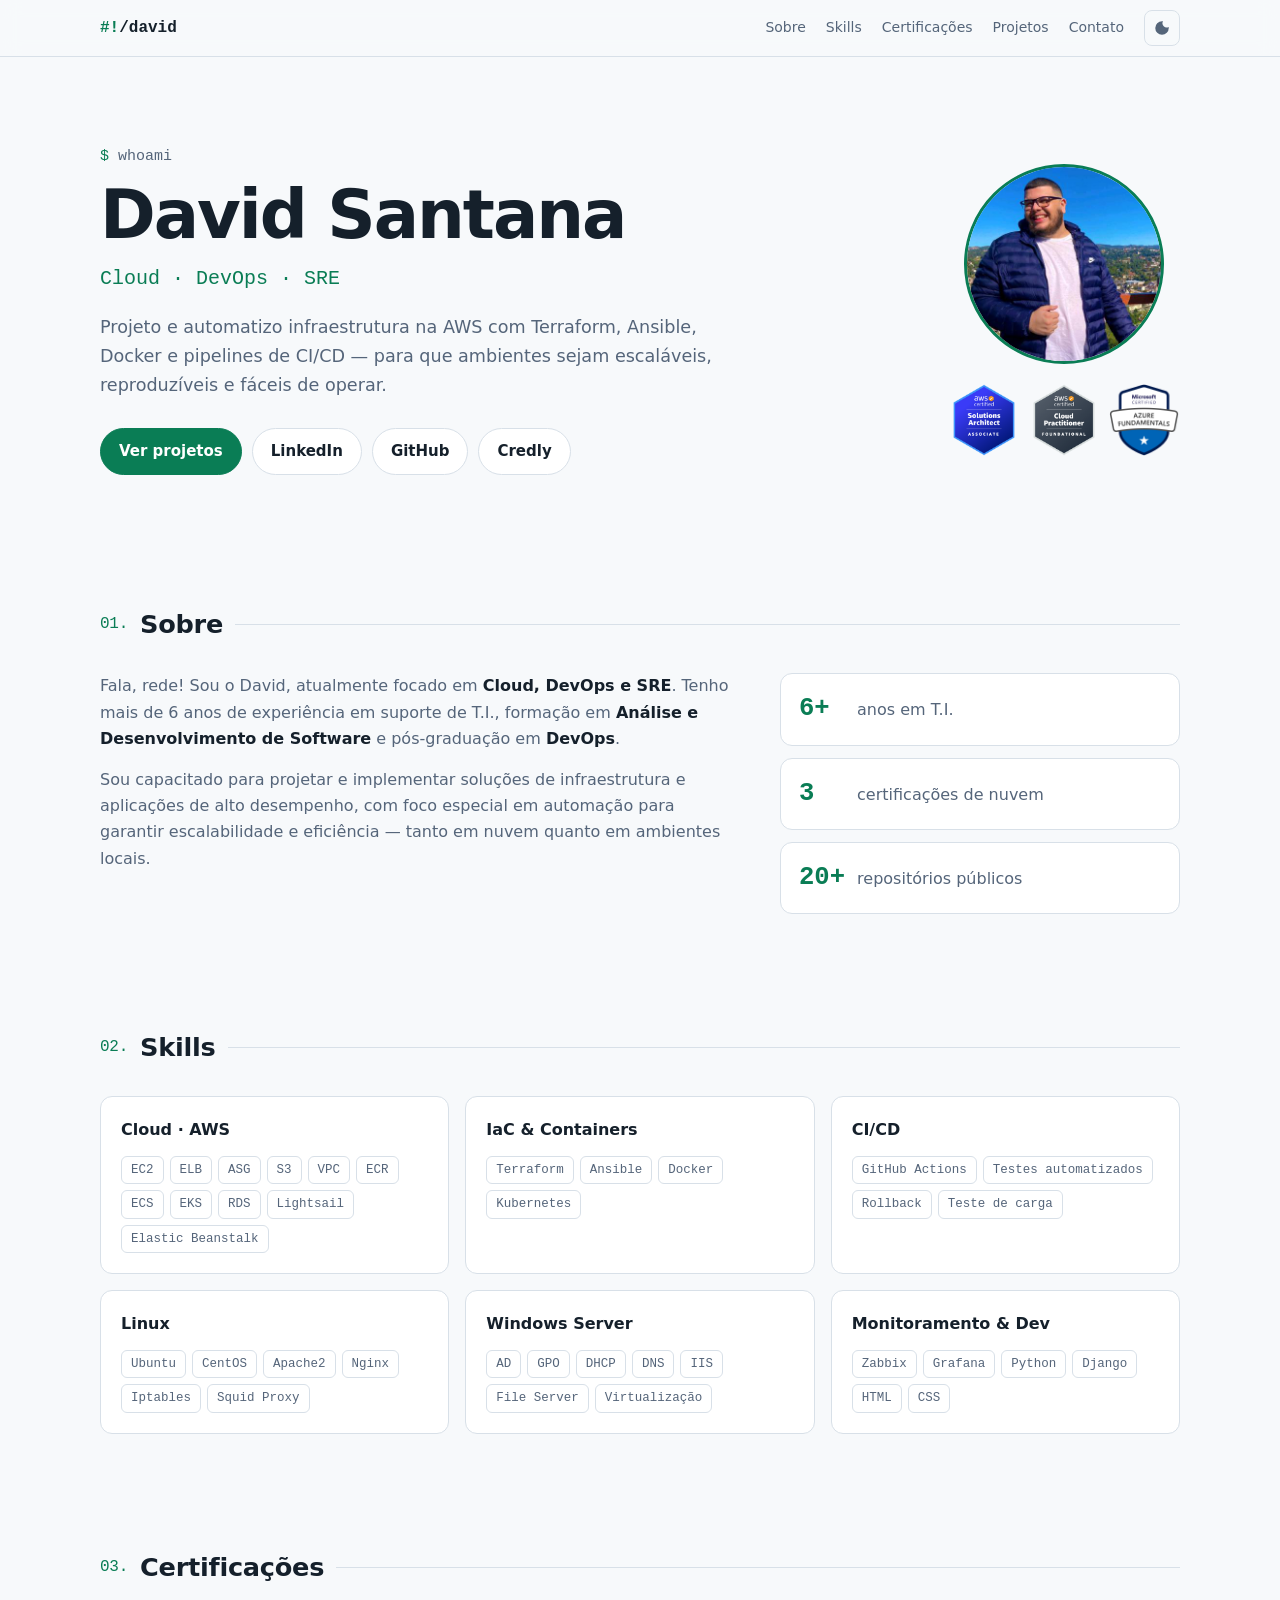
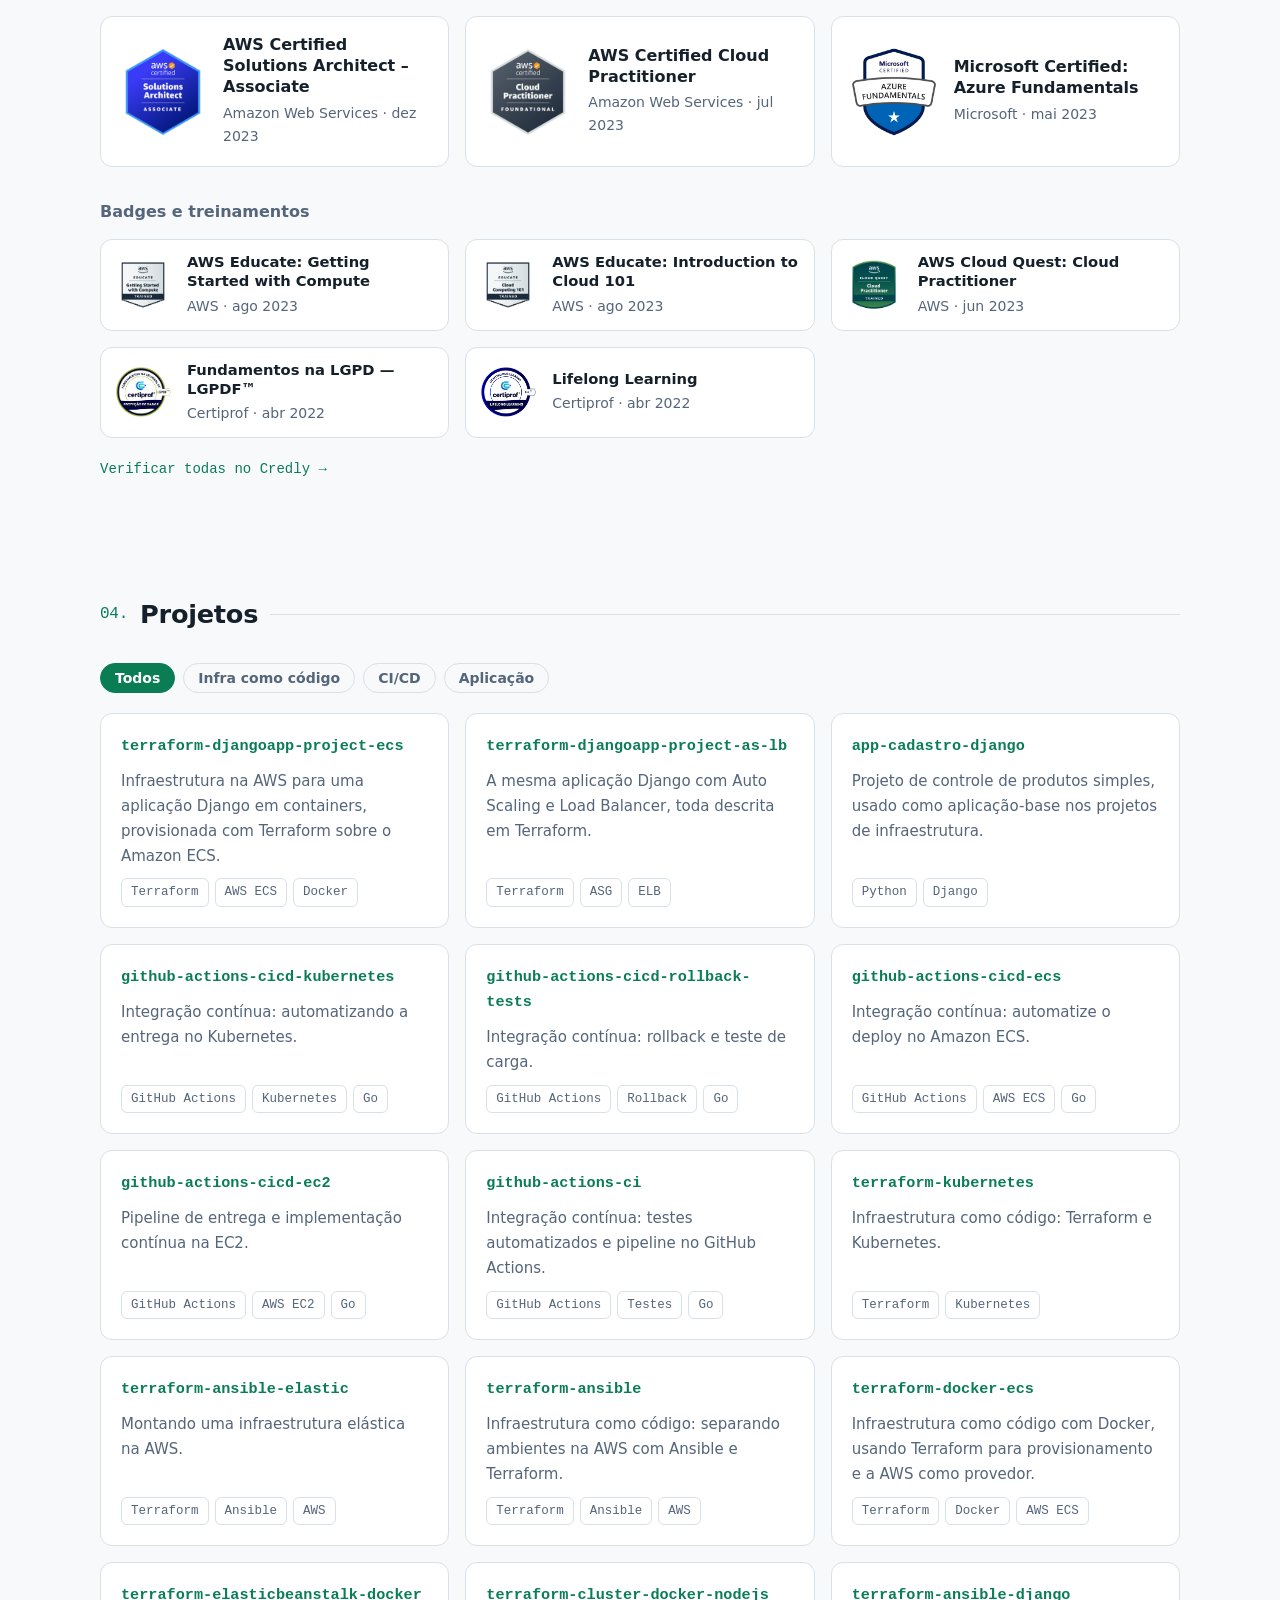
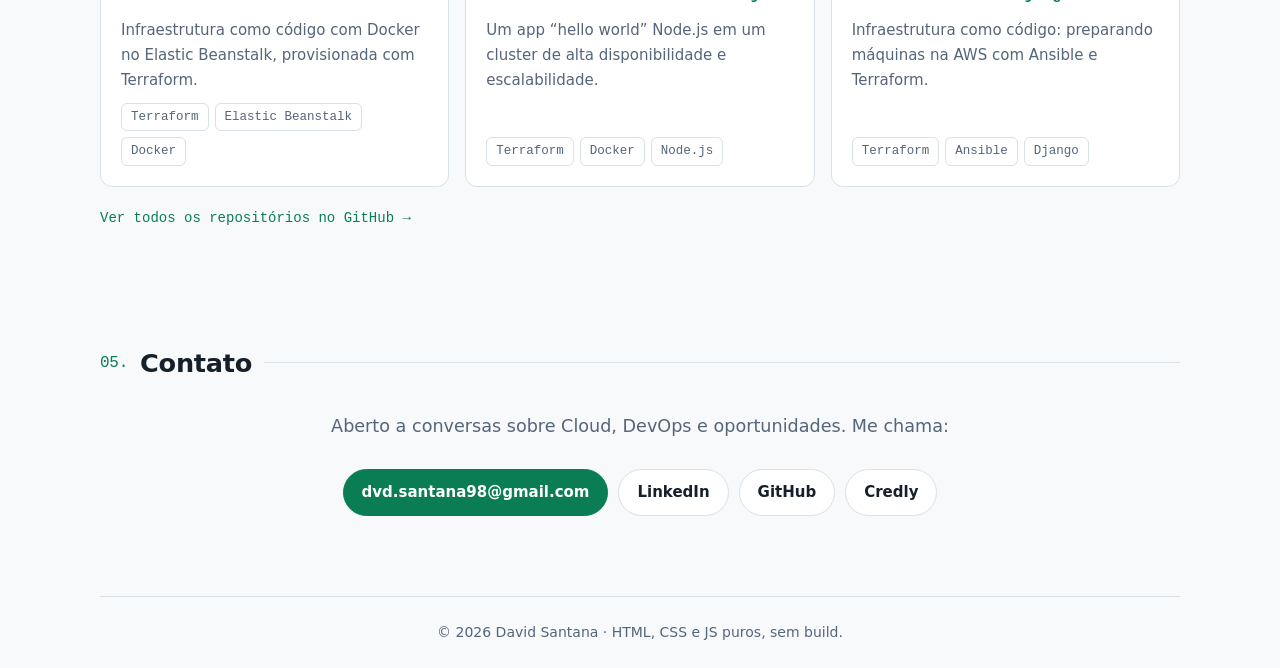
==== index.html @ 88440676 "Add static portfolio site Co-Authored-By: Claude Opus 5.5 <noreply@anthropic.com>" ====
<!DOCTYPE html>
<html lang="pt-BR">
<head>
  <meta charset="UTF-8">
  <meta name="viewport" content="width=device-width, initial-scale=1">
  <title>David Santana — Cloud &amp; DevOps</title>
  <meta name="description" content="Portfólio de David Santana: Cloud, DevOps e SRE. Certificado AWS Solutions Architect, com projetos em Terraform, Ansible, Docker, Kubernetes e GitHub Actions.">
  <meta property="og:title" content="David Santana — Cloud & DevOps">
  <meta property="og:description" content="Infraestrutura como código, CI/CD e automação na AWS.">
  <meta property="og:type" content="website">
  <meta property="og:image" content="assets/avatar.jpg">
  <link rel="icon" href="assets/favicon.svg" type="image/svg+xml">
  <link rel="stylesheet" href="style.css">
  <script>
    // aplica o tema salvo antes da primeira pintura
    try {
      var t = localStorage.getItem('theme');
      if (t) document.documentElement.dataset.theme = t;
    } catch (e) {}
  </script>
</head>
<body>
  <a class="skip" href="#conteudo">Pular para o conteúdo</a>

  <header class="topbar">
    <div class="wrap topbar-in">
      <a class="brand" href="#topo" aria-label="Início"><span>#!</span>/david</a>
      <nav aria-label="Seções">
        <a href="#sobre">Sobre</a>
        <a href="#skills">Skills</a>
        <a href="#certificacoes">Certificações</a>
        <a href="#projetos">Projetos</a>
        <a href="#contato">Contato</a>
      </nav>
      <button id="theme" class="icon-btn" type="button" aria-label="Alternar tema claro/escuro">
        <svg viewBox="0 0 24 24" aria-hidden="true"><path d="M12 3a9 9 0 1 0 9 9c0-.5 0-.9-.1-1.4A5.5 5.5 0 0 1 13.4 3.1 9 9 0 0 0 12 3z"/></svg>
      </button>
    </div>
  </header>

  <main id="conteudo">
    <section class="hero wrap" id="topo">
      <div class="hero-text">
        <p class="prompt"><span>$</span> whoami</p>
        <h1>David Santana</h1>
        <p class="role">Cloud · DevOps · SRE</p>
        <p class="lead">
          Projeto e automatizo infraestrutura na AWS com Terraform, Ansible, Docker e
          pipelines de CI/CD — para que ambientes sejam escaláveis, reproduzíveis e fáceis de operar.
        </p>
        <div class="cta">
          <a class="btn primary" href="#projetos">Ver projetos</a>
          <a class="btn" href="https://www.linkedin.com/in/-dss/" target="_blank" rel="noopener">LinkedIn</a>
          <a class="btn" href="https://github.com/ssdvd" target="_blank" rel="noopener">GitHub</a>
          <a class="btn" href="https://www.credly.com/users/dss" target="_blank" rel="noopener">Credly</a>
        </div>
      </div>
      <div class="hero-side">
        <img class="avatar" src="assets/avatar.jpg" alt="Foto de David Santana" width="200" height="200">
        <ul class="hero-badges" aria-label="Principais certificações">
          <li><img src="assets/aws-saa.png" alt="AWS Certified Solutions Architect – Associate" width="72" height="72"></li>
          <li><img src="assets/aws-ccp.png" alt="AWS Certified Cloud Practitioner" width="72" height="72"></li>
          <li><img src="assets/az-900.png" alt="Microsoft Certified: Azure Fundamentals" width="72" height="72"></li>
        </ul>
      </div>
    </section>

    <section class="wrap" id="sobre">
      <h2><span>01.</span> Sobre</h2>
      <div class="about">
        <div>
          <p>
            Fala, rede! Sou o David, atualmente focado em <strong>Cloud, DevOps e SRE</strong>.
            Tenho mais de 6 anos de experiência em suporte de T.I., formação em
            <strong>Análise e Desenvolvimento de Software</strong> e pós-graduação em <strong>DevOps</strong>.
          </p>
          <p>
            Sou capacitado para projetar e implementar soluções de infraestrutura e aplicações de alto
            desempenho, com foco especial em automação para garantir escalabilidade e eficiência —
            tanto em nuvem quanto em ambientes locais.
          </p>
        </div>
        <ul class="facts">
          <li><strong>6+</strong><span>anos em T.I.</span></li>
          <li><strong>3</strong><span>certificações de nuvem</span></li>
          <li><strong>20+</strong><span>repositórios públicos</span></li>
        </ul>
      </div>
    </section>

    <section class="wrap" id="skills">
      <h2><span>02.</span> Skills</h2>
      <div class="skills">
        <article>
          <h3>Cloud · AWS</h3>
          <ul class="tags"><li>EC2</li><li>ELB</li><li>ASG</li><li>S3</li><li>VPC</li><li>ECR</li><li>ECS</li><li>EKS</li><li>RDS</li><li>Lightsail</li><li>Elastic Beanstalk</li></ul>
        </article>
        <article>
          <h3>IaC &amp; Containers</h3>
          <ul class="tags"><li>Terraform</li><li>Ansible</li><li>Docker</li><li>Kubernetes</li></ul>
        </article>
        <article>
          <h3>CI/CD</h3>
          <ul class="tags"><li>GitHub Actions</li><li>Testes automatizados</li><li>Rollback</li><li>Teste de carga</li></ul>
        </article>
        <article>
          <h3>Linux</h3>
          <ul class="tags"><li>Ubuntu</li><li>CentOS</li><li>Apache2</li><li>Nginx</li><li>Iptables</li><li>Squid Proxy</li></ul>
        </article>
        <article>
          <h3>Windows Server</h3>
          <ul class="tags"><li>AD</li><li>GPO</li><li>DHCP</li><li>DNS</li><li>IIS</li><li>File Server</li><li>Virtualização</li></ul>
        </article>
        <article>
          <h3>Monitoramento &amp; Dev</h3>
          <ul class="tags"><li>Zabbix</li><li>Grafana</li><li>Python</li><li>Django</li><li>HTML</li><li>CSS</li></ul>
        </article>
      </div>
    </section>

    <section class="wrap" id="certificacoes">
      <h2><span>03.</span> Certificações</h2>
      <div class="certs">
        <a class="cert" href="https://www.credly.com/badges/619d43e9-e230-4e63-bf84-3a4b8673ea0a" target="_blank" rel="noopener">
          <img src="assets/aws-saa.png" alt="" width="88" height="88" loading="lazy">
          <div><h3>AWS Certified Solutions Architect – Associate</h3><p>Amazon Web Services · dez 2023</p></div>
        </a>
        <a class="cert" href="https://www.credly.com/badges/4bf813c4-8a5c-41e3-9ef8-995604056c08" target="_blank" rel="noopener">
          <img src="assets/aws-ccp.png" alt="" width="88" height="88" loading="lazy">
          <div><h3>AWS Certified Cloud Practitioner</h3><p>Amazon Web Services · jul 2023</p></div>
        </a>
        <a class="cert" href="https://www.credly.com/badges/c1183133-7875-41ac-bd15-bc70fedf0cd2" target="_blank" rel="noopener">
          <img src="assets/az-900.png" alt="" width="88" height="88" loading="lazy">
          <div><h3>Microsoft Certified: Azure Fundamentals</h3><p>Microsoft · mai 2023</p></div>
        </a>
      </div>

      <h3 class="sub">Badges e treinamentos</h3>
      <div class="certs small">
        <a class="cert" href="https://www.credly.com/badges/99760508-6797-4ab5-9c8f-1587bbdb15a6" target="_blank" rel="noopener">
          <img src="assets/aws-educate-compute.png" alt="" width="56" height="56" loading="lazy">
          <div><h3>AWS Educate: Getting Started with Compute</h3><p>AWS · ago 2023</p></div>
        </a>
        <a class="cert" href="https://www.credly.com/badges/d91a792f-4f7e-44e9-8cec-b29513d49123" target="_blank" rel="noopener">
          <img src="assets/aws-educate-cloud101.png" alt="" width="56" height="56" loading="lazy">
          <div><h3>AWS Educate: Introduction to Cloud 101</h3><p>AWS · ago 2023</p></div>
        </a>
        <a class="cert" href="https://www.credly.com/badges/a19aef63-d0a2-4368-bede-d8f8685e9856" target="_blank" rel="noopener">
          <img src="assets/aws-cloud-quest.png" alt="" width="56" height="56" loading="lazy">
          <div><h3>AWS Cloud Quest: Cloud Practitioner</h3><p>AWS · jun 2023</p></div>
        </a>
        <a class="cert" href="https://www.credly.com/badges/a5a0b07b-ebe3-4c66-bfdd-a7f63ed09d63" target="_blank" rel="noopener">
          <img src="assets/lgpdf.png" alt="" width="56" height="56" loading="lazy">
          <div><h3>Fundamentos na LGPD — LGPDF™</h3><p>Certiprof · abr 2022</p></div>
        </a>
        <a class="cert" href="https://www.credly.com/badges/e291fef0-fcba-45b2-9319-4d8d5969bf2a" target="_blank" rel="noopener">
          <img src="assets/lifelong-learning.png" alt="" width="56" height="56" loading="lazy">
          <div><h3>Lifelong Learning</h3><p>Certiprof · abr 2022</p></div>
        </a>
      </div>
      <p class="more"><a href="https://www.credly.com/users/dss" target="_blank" rel="noopener">Verificar todas no Credly →</a></p>
    </section>

    <section class="wrap" id="projetos">
      <h2><span>04.</span> Projetos</h2>
      <div class="filters" role="group" aria-label="Filtrar projetos">
        <button type="button" class="chip on" data-filter="all" aria-pressed="true">Todos</button>
        <button type="button" class="chip" data-filter="iac" aria-pressed="false">Infra como código</button>
        <button type="button" class="chip" data-filter="cicd" aria-pressed="false">CI/CD</button>
        <button type="button" class="chip" data-filter="app" aria-pressed="false">Aplicação</button>
      </div>

      <div class="projects" id="project-list">
        <a class="project" data-cat="iac" href="https://github.com/ssdvd/terraform-djangoapp-project-ecs" target="_blank" rel="noopener">
          <h3>terraform-djangoapp-project-ecs</h3>
          <p>Infraestrutura na AWS para uma aplicação Django em containers, provisionada com Terraform sobre o Amazon ECS.</p>
          <ul class="tags"><li>Terraform</li><li>AWS ECS</li><li>Docker</li></ul>
        </a>
        <a class="project" data-cat="iac" href="https://github.com/ssdvd/terraform-djangoapp-project-as-lb" target="_blank" rel="noopener">
          <h3>terraform-djangoapp-project-as-lb</h3>
          <p>A mesma aplicação Django com Auto Scaling e Load Balancer, toda descrita em Terraform.</p>
          <ul class="tags"><li>Terraform</li><li>ASG</li><li>ELB</li></ul>
        </a>
        <a class="project" data-cat="app" href="https://github.com/ssdvd/app-cadastro-django" target="_blank" rel="noopener">
          <h3>app-cadastro-django</h3>
          <p>Projeto de controle de produtos simples, usado como aplicação-base nos projetos de infraestrutura.</p>
          <ul class="tags"><li>Python</li><li>Django</li></ul>
        </a>
        <a class="project" data-cat="cicd" href="https://github.com/ssdvd/github-actions-cicd-kubernetes" target="_blank" rel="noopener">
          <h3>github-actions-cicd-kubernetes</h3>
          <p>Integração contínua: automatizando a entrega no Kubernetes.</p>
          <ul class="tags"><li>GitHub Actions</li><li>Kubernetes</li><li>Go</li></ul>
        </a>
        <a class="project" data-cat="cicd" href="https://github.com/ssdvd/github-actions-cicd-rollback-tests" target="_blank" rel="noopener">
          <h3>github-actions-cicd-rollback-tests</h3>
          <p>Integração contínua: rollback e teste de carga.</p>
          <ul class="tags"><li>GitHub Actions</li><li>Rollback</li><li>Go</li></ul>
        </a>
        <a class="project" data-cat="cicd" href="https://github.com/ssdvd/github-actions-cicd-ecs" target="_blank" rel="noopener">
          <h3>github-actions-cicd-ecs</h3>
          <p>Integração contínua: automatize o deploy no Amazon ECS.</p>
          <ul class="tags"><li>GitHub Actions</li><li>AWS ECS</li><li>Go</li></ul>
        </a>
        <a class="project" data-cat="cicd" href="https://github.com/ssdvd/github-actions-cicd-ec2" target="_blank" rel="noopener">
          <h3>github-actions-cicd-ec2</h3>
          <p>Pipeline de entrega e implementação contínua na EC2.</p>
          <ul class="tags"><li>GitHub Actions</li><li>AWS EC2</li><li>Go</li></ul>
        </a>
        <a class="project" data-cat="cicd" href="https://github.com/ssdvd/github-actions-ci" target="_blank" rel="noopener">
          <h3>github-actions-ci</h3>
          <p>Integração contínua: testes automatizados e pipeline no GitHub Actions.</p>
          <ul class="tags"><li>GitHub Actions</li><li>Testes</li><li>Go</li></ul>
        </a>
        <a class="project" data-cat="iac" href="https://github.com/ssdvd/terraform-kubernetes" target="_blank" rel="noopener">
          <h3>terraform-kubernetes</h3>
          <p>Infraestrutura como código: Terraform e Kubernetes.</p>
          <ul class="tags"><li>Terraform</li><li>Kubernetes</li></ul>
        </a>
        <a class="project" data-cat="iac" href="https://github.com/ssdvd/terraform-ansible-elastic" target="_blank" rel="noopener">
          <h3>terraform-ansible-elastic</h3>
          <p>Montando uma infraestrutura elástica na AWS.</p>
          <ul class="tags"><li>Terraform</li><li>Ansible</li><li>AWS</li></ul>
        </a>
        <a class="project" data-cat="iac" href="https://github.com/ssdvd/terraform-ansible" target="_blank" rel="noopener">
          <h3>terraform-ansible</h3>
          <p>Infraestrutura como código: separando ambientes na AWS com Ansible e Terraform.</p>
          <ul class="tags"><li>Terraform</li><li>Ansible</li><li>AWS</li></ul>
        </a>
        <a class="project" data-cat="iac" href="https://github.com/ssdvd/terraform-docker-ecs" target="_blank" rel="noopener">
          <h3>terraform-docker-ecs</h3>
          <p>Infraestrutura como código com Docker, usando Terraform para provisionamento e a AWS como provedor.</p>
          <ul class="tags"><li>Terraform</li><li>Docker</li><li>AWS ECS</li></ul>
        </a>
        <a class="project" data-cat="iac" href="https://github.com/ssdvd/terraform-elasticbeanstalk-docker" target="_blank" rel="noopener">
          <h3>terraform-elasticbeanstalk-docker</h3>
          <p>Infraestrutura como código com Docker no Elastic Beanstalk, provisionada com Terraform.</p>
          <ul class="tags"><li>Terraform</li><li>Elastic Beanstalk</li><li>Docker</li></ul>
        </a>
        <a class="project" data-cat="iac" href="https://github.com/ssdvd/terraform-cluster-docker-nodejs" target="_blank" rel="noopener">
          <h3>terraform-cluster-docker-nodejs</h3>
          <p>Um app “hello world” Node.js em um cluster de alta disponibilidade e escalabilidade.</p>
          <ul class="tags"><li>Terraform</li><li>Docker</li><li>Node.js</li></ul>
        </a>
        <a class="project" data-cat="iac" href="https://github.com/ssdvd/terraform-ansible-django" target="_blank" rel="noopener">
          <h3>terraform-ansible-django</h3>
          <p>Infraestrutura como código: preparando máquinas na AWS com Ansible e Terraform.</p>
          <ul class="tags"><li>Terraform</li><li>Ansible</li><li>Django</li></ul>
        </a>
      </div>
      <p class="more"><a href="https://github.com/ssdvd?tab=repositories" target="_blank" rel="noopener">Ver todos os repositórios no GitHub →</a></p>
    </section>

    <section class="wrap contact" id="contato">
      <h2><span>05.</span> Contato</h2>
      <p class="lead">Aberto a conversas sobre Cloud, DevOps e oportunidades. Me chama:</p>
      <div class="cta">
        <a class="btn primary" href="mailto:dvd.santana98@gmail.com">dvd.santana98@gmail.com</a>
        <a class="btn" href="https://www.linkedin.com/in/-dss/" target="_blank" rel="noopener">LinkedIn</a>
        <a class="btn" href="https://github.com/ssdvd" target="_blank" rel="noopener">GitHub</a>
        <a class="btn" href="https://www.credly.com/users/dss" target="_blank" rel="noopener">Credly</a>
      </div>
    </section>
  </main>

  <footer class="wrap">
    <p>© <span id="year">2026</span> David Santana · HTML, CSS e JS puros, sem build.</p>
  </footer>

  <script src="script.js"></script>
</body>
</html>
---- style.css ----
/* ---------- tokens ---------- */
:root {
  --bg: #0b0f14;
  --surface: #121821;
  --border: #223041;
  --text: #e6edf3;
  --muted: #93a1b1;
  --accent: #3ddc97;
  --accent-ink: #06231a;
  --mono: ui-monospace, "SFMono-Regular", "Cascadia Code", Menlo, Consolas, monospace;
  --sans: system-ui, -apple-system, "Segoe UI", Roboto, "Helvetica Neue", Arial, sans-serif;
  --radius: 12px;
  color-scheme: dark;
}

@media (prefers-color-scheme: light) {
  :root:not([data-theme="dark"]) {
    --bg: #f7f9fb;
    --surface: #ffffff;
    --border: #d8e0e8;
    --text: #15202b;
    --muted: #55657a;
    --accent: #0a7d55;
    --accent-ink: #ffffff;
    color-scheme: light;
  }
}

:root[data-theme="light"] {
  --bg: #f7f9fb;
  --surface: #ffffff;
  --border: #d8e0e8;
  --text: #15202b;
  --muted: #55657a;
  --accent: #0a7d55;
  --accent-ink: #ffffff;
  color-scheme: light;
}

/* ---------- base ---------- */
*, *::before, *::after { box-sizing: border-box; }

html { scroll-behavior: smooth; scroll-padding-top: 72px; }

body {
  margin: 0;
  background: var(--bg);
  color: var(--text);
  font: 16px/1.65 var(--sans);
  -webkit-font-smoothing: antialiased;
}

img { max-width: 100%; height: auto; display: block; }
a { color: var(--accent); text-decoration: none; }
a:hover { text-decoration: underline; }
ul { list-style: none; margin: 0; padding: 0; }
h1, h2, h3, p { margin: 0; }

:focus-visible { outline: 2px solid var(--accent); outline-offset: 3px; border-radius: 4px; }

.wrap { width: min(1080px, 100% - 40px); margin-inline: auto; }

.skip {
  position: absolute; left: -9999px; top: 8px;
  background: var(--accent); color: var(--accent-ink);
  padding: 8px 14px; border-radius: 8px; z-index: 20;
}
.skip:focus { left: 8px; }

/* ---------- topbar ---------- */
.topbar {
  position: sticky; top: 0; z-index: 10;
  background: color-mix(in srgb, var(--bg) 85%, transparent);
  backdrop-filter: blur(10px);
  border-bottom: 1px solid var(--border);
}
.topbar-in { display: flex; align-items: center; gap: 20px; height: 56px; }
.brand { font-family: var(--mono); font-weight: 700; color: var(--text); margin-right: auto; }
.brand span { color: var(--accent); }
.brand:hover { text-decoration: none; }
.topbar nav { display: flex; gap: 20px; font-size: 14px; }
.topbar nav a { color: var(--muted); }
.topbar nav a:hover { color: var(--text); text-decoration: none; }

.icon-btn {
  display: grid; place-items: center;
  width: 36px; height: 36px; padding: 0;
  background: transparent; color: var(--muted);
  border: 1px solid var(--border); border-radius: 8px; cursor: pointer;
}
.icon-btn:hover { color: var(--text); border-color: var(--muted); }
.icon-btn svg { width: 18px; height: 18px; fill: currentColor; }

/* ---------- hero ---------- */
.hero {
  display: grid; grid-template-columns: 1fr auto; gap: 48px; align-items: center;
  padding-block: 88px 72px;
}
.prompt { font-family: var(--mono); color: var(--muted); font-size: 15px; }
.prompt span { color: var(--accent); }
h1 { font-size: clamp(2.4rem, 7vw, 4.2rem); line-height: 1.05; letter-spacing: -0.03em; margin-top: 10px; }
.role { font-family: var(--mono); color: var(--accent); font-size: clamp(1rem, 2.4vw, 1.25rem); margin-top: 12px; }
.lead { color: var(--muted); font-size: 1.1rem; max-width: 56ch; margin-top: 18px; }

.cta { display: flex; flex-wrap: wrap; gap: 10px; margin-top: 28px; }
.btn {
  display: inline-block; padding: 10px 18px;
  border: 1px solid var(--border); border-radius: 999px;
  background: var(--surface); color: var(--text);
  font-weight: 600; font-size: 15px;
  transition: border-color .15s, transform .15s;
}
.btn:hover { border-color: var(--accent); text-decoration: none; transform: translateY(-1px); }
.btn.primary { background: var(--accent); border-color: var(--accent); color: var(--accent-ink); }

.hero-side { display: grid; justify-items: center; gap: 20px; }
.avatar { width: 200px; height: 200px; border-radius: 50%; border: 3px solid var(--accent); object-fit: cover; }
.hero-badges { display: flex; gap: 8px; }
.hero-badges img { width: 72px; height: 72px; object-fit: contain; }

/* ---------- seções ---------- */
section { padding-block: 56px; }
h2 { font-size: 1.6rem; letter-spacing: -0.01em; margin-bottom: 28px; display: flex; align-items: center; gap: 12px; }
h2 span { font-family: var(--mono); font-size: 1rem; color: var(--accent); font-weight: 400; }
h2::after { content: ""; flex: 1; height: 1px; background: var(--border); }

.about { display: grid; grid-template-columns: 1.6fr 1fr; gap: 40px; align-items: start; }
.about p + p { margin-top: 14px; }
.about p { color: var(--muted); }
.about strong { color: var(--text); }
.facts { display: grid; gap: 12px; }
.facts li {
  display: flex; align-items: baseline; gap: 12px;
  padding: 14px 18px; background: var(--surface);
  border: 1px solid var(--border); border-radius: var(--radius);
}
.facts strong { font-family: var(--mono); font-size: 1.6rem; color: var(--accent); min-width: 3ch; }
.facts span { color: var(--muted); }

.skills, .projects { display: grid; grid-template-columns: repeat(auto-fill, minmax(290px, 1fr)); gap: 16px; }
.skills article, .project, .cert {
  background: var(--surface); border: 1px solid var(--border); border-radius: var(--radius);
}
.skills article { padding: 20px; }
.skills h3 { font-size: 1rem; margin-bottom: 12px; }

.tags { display: flex; flex-wrap: wrap; gap: 6px; }
.tags li {
  font-family: var(--mono); font-size: 12.5px; color: var(--muted);
  padding: 3px 9px; border: 1px solid var(--border); border-radius: 6px;
}

/* ---------- certificações ---------- */
.certs { display: grid; grid-template-columns: repeat(auto-fill, minmax(300px, 1fr)); gap: 16px; }
.cert {
  display: flex; align-items: center; gap: 16px; padding: 18px; color: var(--text);
  transition: border-color .15s, transform .15s;
}
.cert:hover, .project:hover { border-color: var(--accent); text-decoration: none; transform: translateY(-2px); }
.cert img { width: 88px; height: 88px; object-fit: contain; flex: none; }
.cert h3 { font-size: 1rem; line-height: 1.3; }
.cert p { color: var(--muted); font-size: 14px; margin-top: 4px; }
.certs.small .cert { padding: 12px 14px; }
.certs.small img { width: 56px; height: 56px; }
.certs.small h3 { font-size: .92rem; }
.sub { font-size: 1rem; color: var(--muted); margin: 32px 0 14px; font-weight: 600; }
.more { margin-top: 20px; font-family: var(--mono); font-size: 14px; }

/* ---------- projetos ---------- */
.filters { display: flex; flex-wrap: wrap; gap: 8px; margin-bottom: 20px; }
.chip {
  font: 600 14px var(--sans); color: var(--muted);
  padding: 6px 14px; border-radius: 999px; cursor: pointer;
  background: transparent; border: 1px solid var(--border);
}
.chip:hover { color: var(--text); }
.chip.on { background: var(--accent); border-color: var(--accent); color: var(--accent-ink); }

.project {
  display: flex; flex-direction: column; gap: 10px; padding: 20px; color: var(--text);
  transition: border-color .15s, transform .15s;
}
.project[hidden] { display: none; }
.project h3 { font-family: var(--mono); font-size: .95rem; color: var(--accent); overflow-wrap: anywhere; }
.project p { color: var(--muted); font-size: 15px; flex: 1; }

/* ---------- contato / rodapé ---------- */
.contact { text-align: center; padding-bottom: 80px; }
.contact .lead { margin-inline: auto; }
.contact .cta { justify-content: center; }
.contact .btn { overflow-wrap: anywhere; }

footer { border-top: 1px solid var(--border); padding-block: 24px; color: var(--muted); font-size: 14px; text-align: center; }

/* ---------- responsivo ---------- */
@media (max-width: 760px) {
  .topbar nav { display: none; }
  .hero { grid-template-columns: 1fr; padding-block: 48px 40px; gap: 32px; }
  .hero-side { order: -1; justify-items: start; }
  .avatar { width: 120px; height: 120px; }
  .hero-badges img { width: 56px; height: 56px; }
  .about { grid-template-columns: 1fr; gap: 24px; }
  section { padding-block: 40px; }
}

@media (prefers-reduced-motion: reduce) {
  html { scroll-behavior: auto; }
  * { transition: none !important; }
}
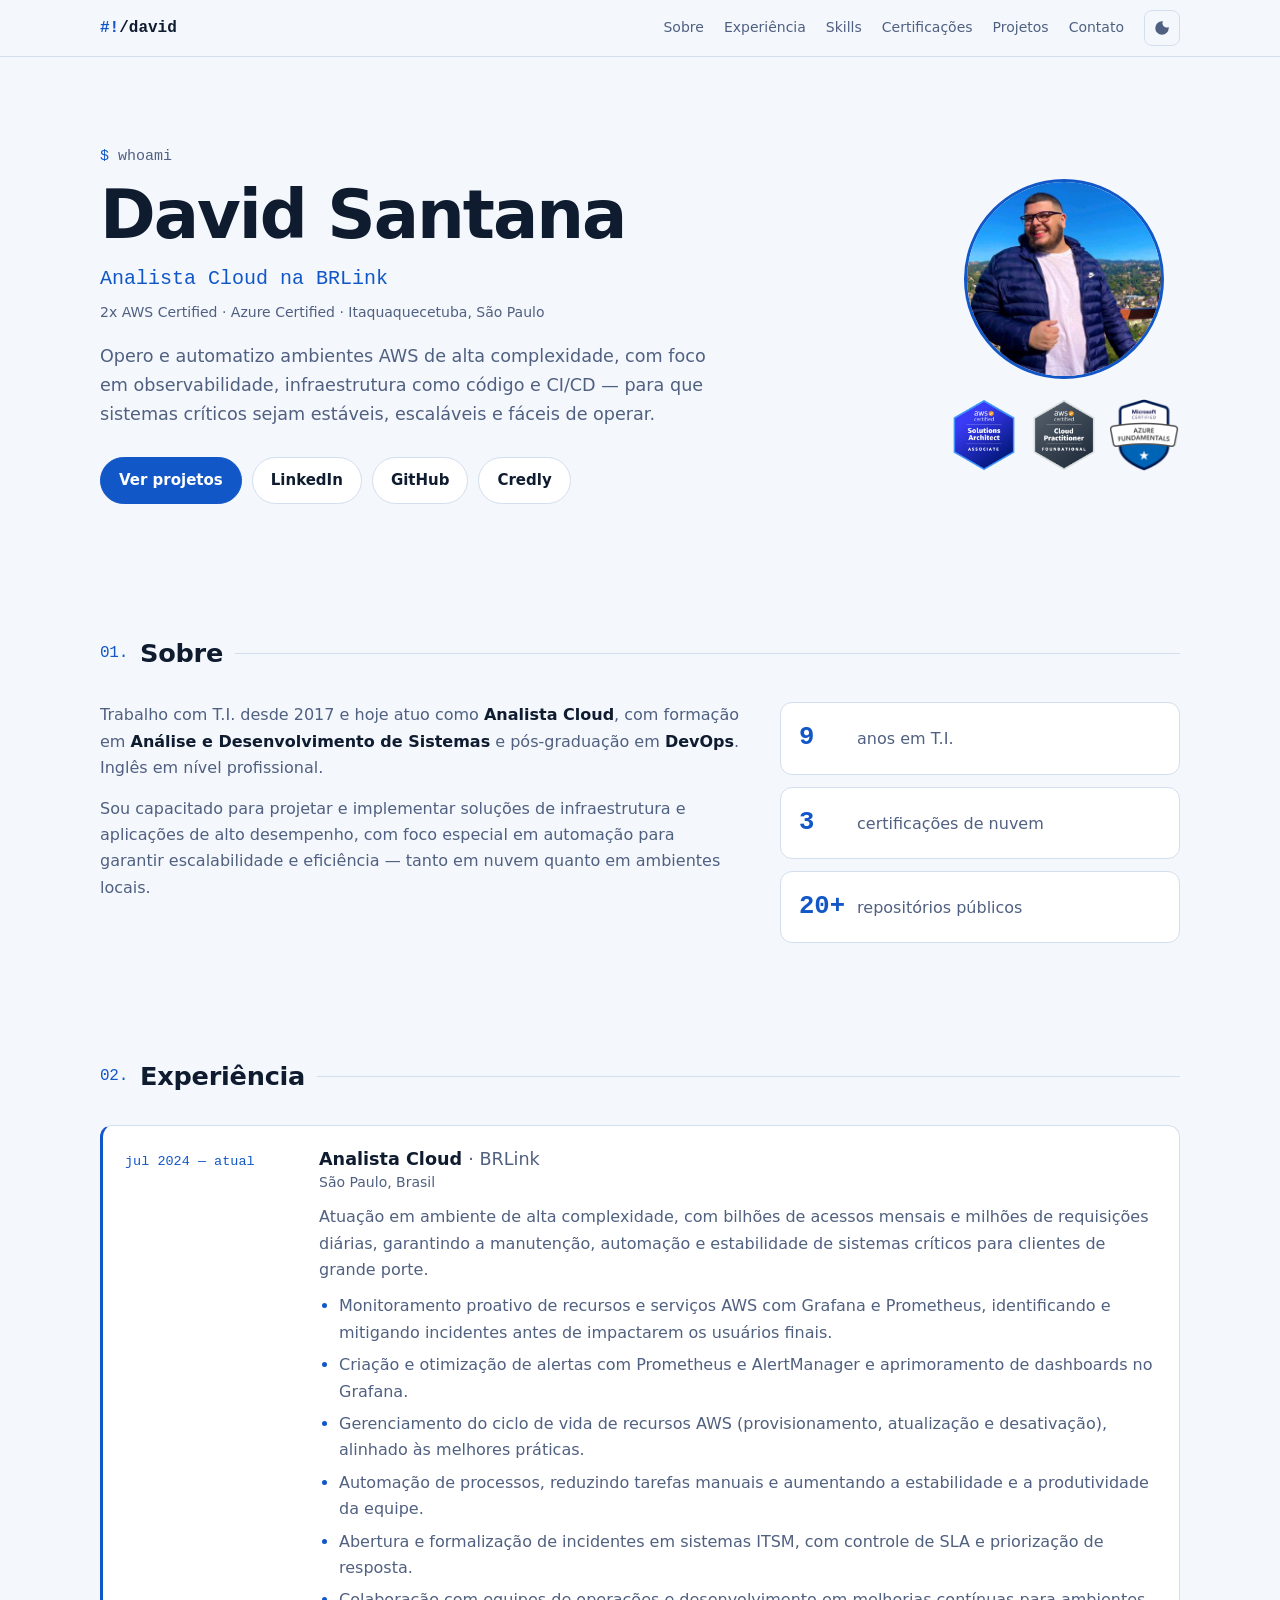
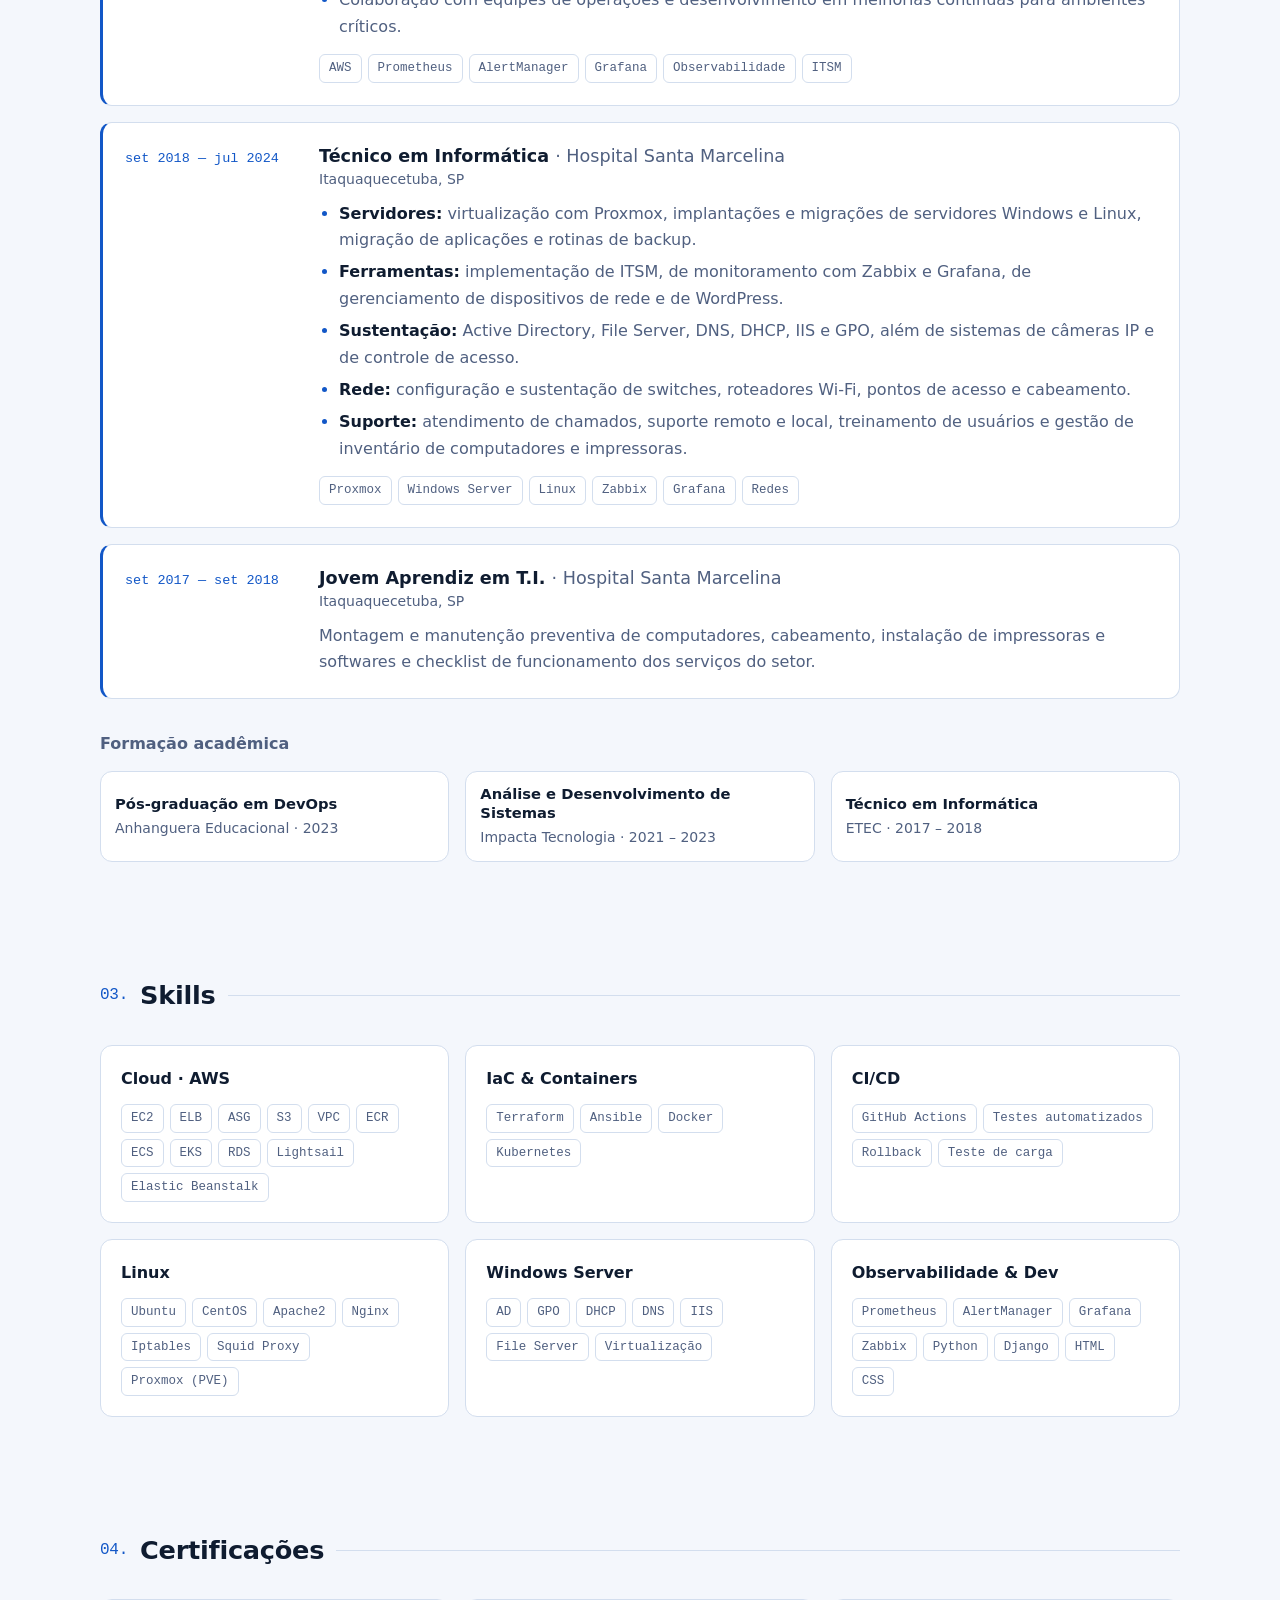
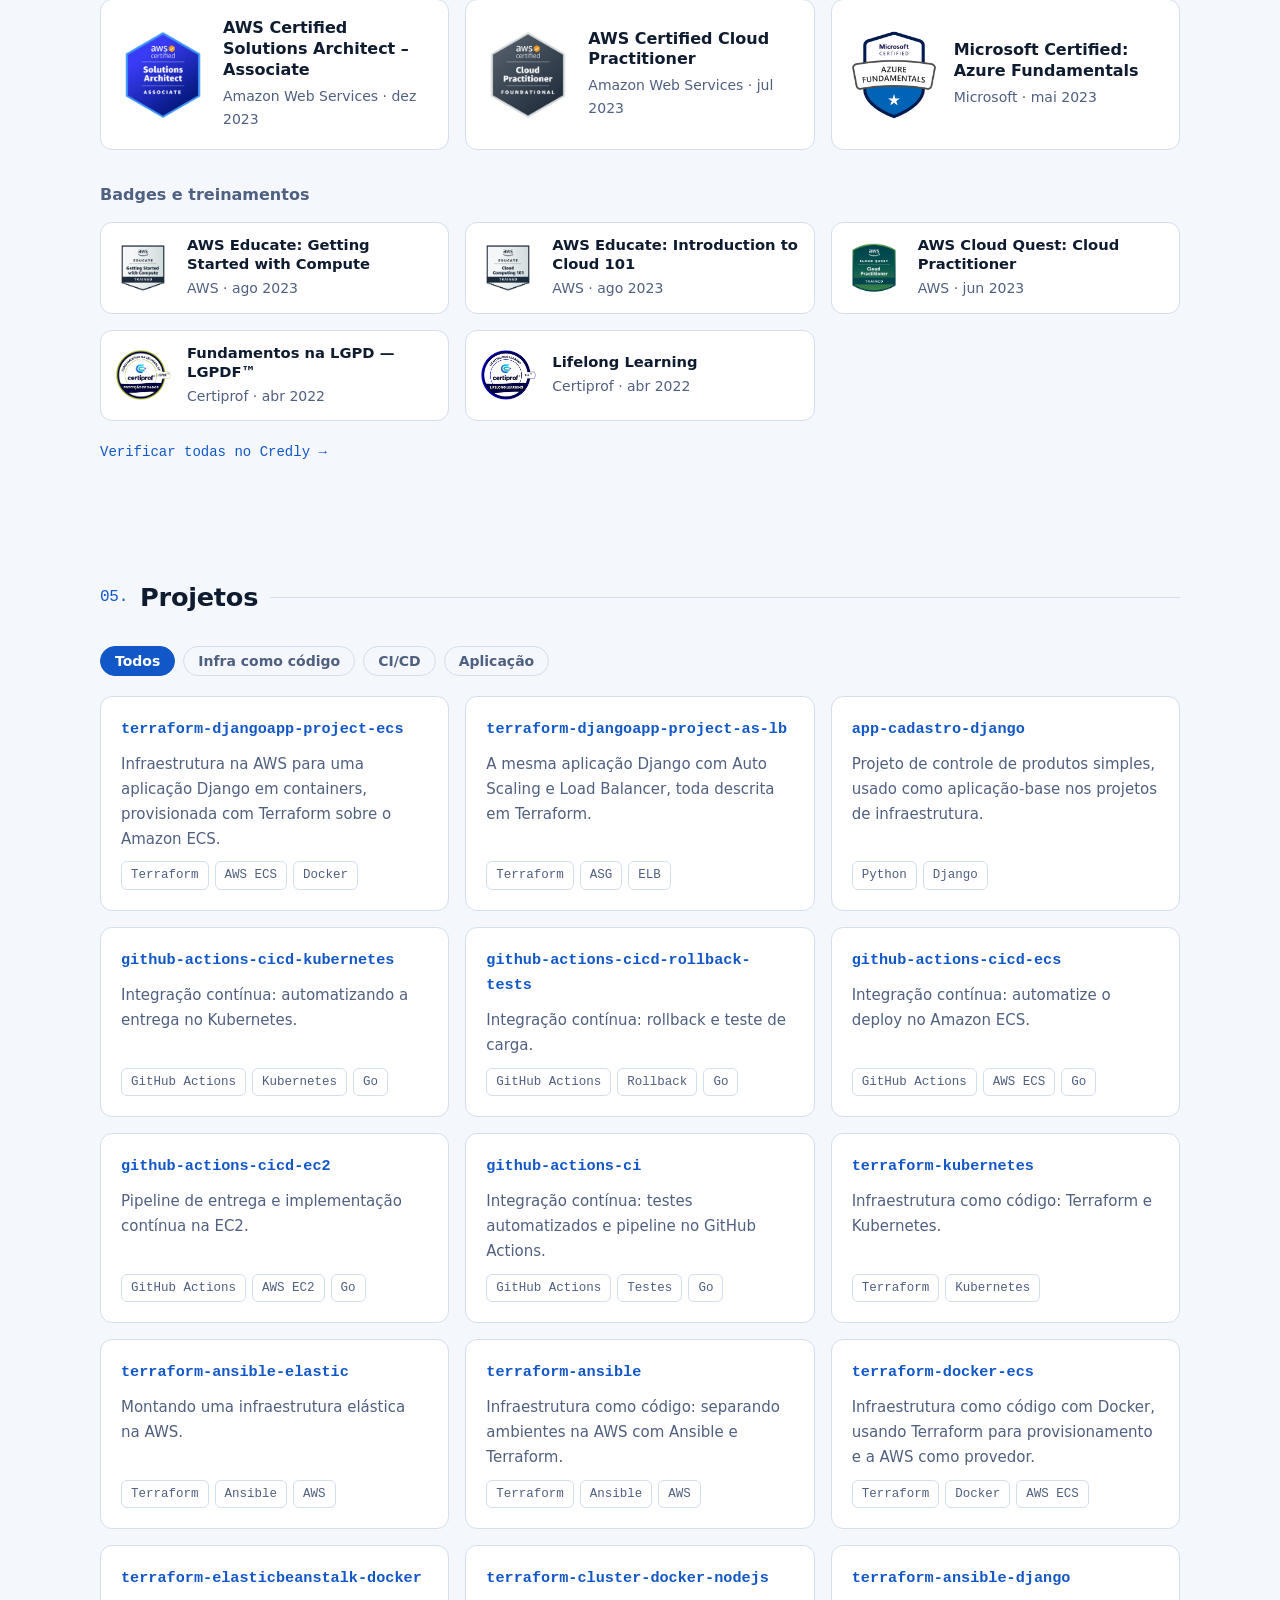
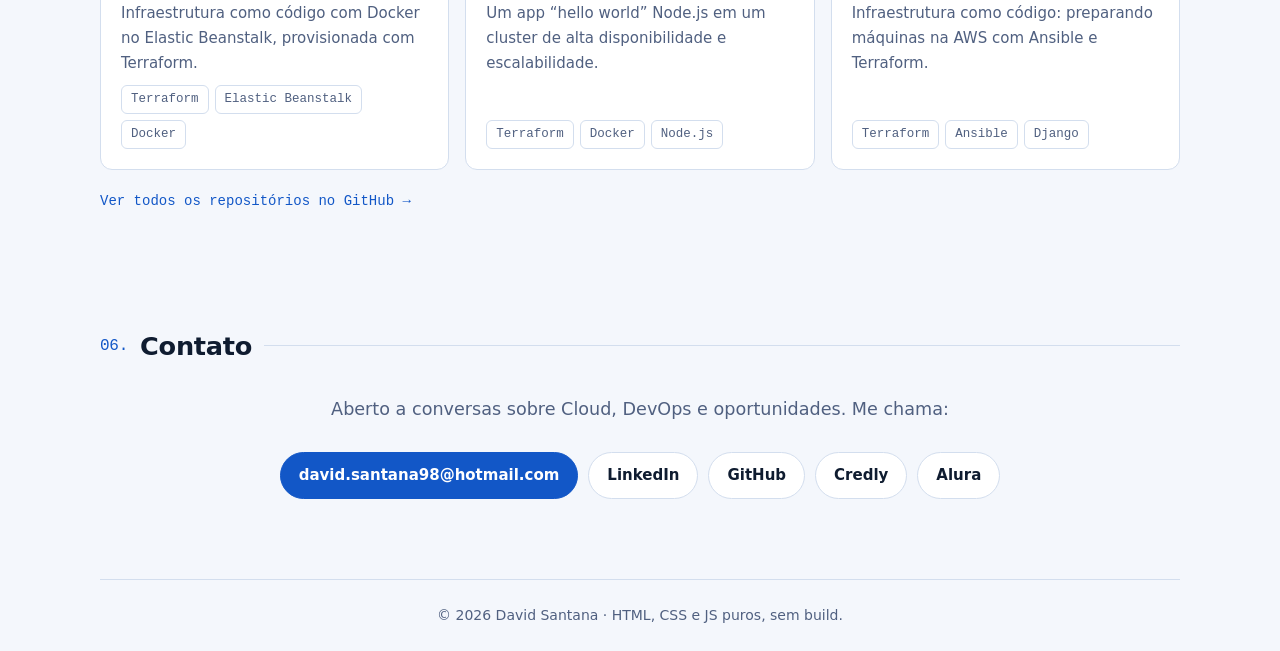
==== commit 9e1a4a8f: "Add experience and education, switch to blue palette Co-Authored-By: Claude Opus 5.5 <noreply@anthro" ====
--- a/index.html
+++ b/index.html
@@ -4,7 +4,7 @@
   <meta charset="UTF-8">
   <meta name="viewport" content="width=device-width, initial-scale=1">
   <title>David Santana — Cloud &amp; DevOps</title>
-  <meta name="description" content="Portfólio de David Santana: Cloud, DevOps e SRE. Certificado AWS Solutions Architect, com projetos em Terraform, Ansible, Docker, Kubernetes e GitHub Actions.">
+  <meta name="description" content="Portfólio de David Santana, Analista Cloud na BRLink. 2x AWS Certified e Azure Certified, com experiência em AWS, observabilidade, Terraform, Ansible, Docker e CI/CD.">
   <meta property="og:title" content="David Santana — Cloud & DevOps">
   <meta property="og:description" content="Infraestrutura como código, CI/CD e automação na AWS.">
   <meta property="og:type" content="website">
@@ -27,6 +27,7 @@
       <a class="brand" href="#topo" aria-label="Início"><span>#!</span>/david</a>
       <nav aria-label="Seções">
         <a href="#sobre">Sobre</a>
+        <a href="#experiencia">Experiência</a>
         <a href="#skills">Skills</a>
         <a href="#certificacoes">Certificações</a>
         <a href="#projetos">Projetos</a>
@@ -43,10 +44,11 @@
       <div class="hero-text">
         <p class="prompt"><span>$</span> whoami</p>
         <h1>David Santana</h1>
-        <p class="role">Cloud · DevOps · SRE</p>
+        <p class="role">Analista Cloud na BRLink</p>
+        <p class="meta">2x AWS Certified · Azure Certified · Itaquaquecetuba, São Paulo</p>
         <p class="lead">
-          Projeto e automatizo infraestrutura na AWS com Terraform, Ansible, Docker e
-          pipelines de CI/CD — para que ambientes sejam escaláveis, reproduzíveis e fáceis de operar.
+          Opero e automatizo ambientes AWS de alta complexidade, com foco em observabilidade,
+          infraestrutura como código e CI/CD — para que sistemas críticos sejam estáveis, escaláveis e fáceis de operar.
         </p>
         <div class="cta">
           <a class="btn primary" href="#projetos">Ver projetos</a>
@@ -70,9 +72,9 @@
       <div class="about">
         <div>
           <p>
-            Fala, rede! Sou o David, atualmente focado em <strong>Cloud, DevOps e SRE</strong>.
-            Tenho mais de 6 anos de experiência em suporte de T.I., formação em
-            <strong>Análise e Desenvolvimento de Software</strong> e pós-graduação em <strong>DevOps</strong>.
+            Trabalho com T.I. desde 2017 e hoje atuo como <strong>Analista Cloud</strong>, com
+            formação em <strong>Análise e Desenvolvimento de Sistemas</strong> e pós-graduação em
+            <strong>DevOps</strong>. Inglês em nível profissional.
           </p>
           <p>
             Sou capacitado para projetar e implementar soluções de infraestrutura e aplicações de alto
@@ -81,15 +83,72 @@
           </p>
         </div>
         <ul class="facts">
-          <li><strong>6+</strong><span>anos em T.I.</span></li>
+          <li><strong>9</strong><span>anos em T.I.</span></li>
           <li><strong>3</strong><span>certificações de nuvem</span></li>
           <li><strong>20+</strong><span>repositórios públicos</span></li>
         </ul>
       </div>
     </section>
 
+    <section class="wrap" id="experiencia">
+      <h2><span>02.</span> Experiência</h2>
+      <ol class="timeline">
+        <li>
+          <div class="when">jul 2024 — atual</div>
+          <div>
+            <h3>Analista Cloud <span>· BRLink</span></h3>
+            <p class="where">São Paulo, Brasil</p>
+            <p>
+              Atuação em ambiente de alta complexidade, com bilhões de acessos mensais e milhões de
+              requisições diárias, garantindo a manutenção, automação e estabilidade de sistemas
+              críticos para clientes de grande porte.
+            </p>
+            <ul class="bullets">
+              <li>Monitoramento proativo de recursos e serviços AWS com Grafana e Prometheus, identificando e mitigando incidentes antes de impactarem os usuários finais.</li>
+              <li>Criação e otimização de alertas com Prometheus e AlertManager e aprimoramento de dashboards no Grafana.</li>
+              <li>Gerenciamento do ciclo de vida de recursos AWS (provisionamento, atualização e desativação), alinhado às melhores práticas.</li>
+              <li>Automação de processos, reduzindo tarefas manuais e aumentando a estabilidade e a produtividade da equipe.</li>
+              <li>Abertura e formalização de incidentes em sistemas ITSM, com controle de SLA e priorização de resposta.</li>
+              <li>Colaboração com equipes de operações e desenvolvimento em melhorias contínuas para ambientes críticos.</li>
+            </ul>
+            <ul class="tags"><li>AWS</li><li>Prometheus</li><li>AlertManager</li><li>Grafana</li><li>Observabilidade</li><li>ITSM</li></ul>
+          </div>
+        </li>
+        <li>
+          <div class="when">set 2018 — jul 2024</div>
+          <div>
+            <h3>Técnico em Informática <span>· Hospital Santa Marcelina</span></h3>
+            <p class="where">Itaquaquecetuba, SP</p>
+            <ul class="bullets">
+              <li><strong>Servidores:</strong> virtualização com Proxmox, implantações e migrações de servidores Windows e Linux, migração de aplicações e rotinas de backup.</li>
+              <li><strong>Ferramentas:</strong> implementação de ITSM, de monitoramento com Zabbix e Grafana, de gerenciamento de dispositivos de rede e de WordPress.</li>
+              <li><strong>Sustentação:</strong> Active Directory, File Server, DNS, DHCP, IIS e GPO, além de sistemas de câmeras IP e de controle de acesso.</li>
+              <li><strong>Rede:</strong> configuração e sustentação de switches, roteadores Wi-Fi, pontos de acesso e cabeamento.</li>
+              <li><strong>Suporte:</strong> atendimento de chamados, suporte remoto e local, treinamento de usuários e gestão de inventário de computadores e impressoras.</li>
+            </ul>
+            <ul class="tags"><li>Proxmox</li><li>Windows Server</li><li>Linux</li><li>Zabbix</li><li>Grafana</li><li>Redes</li></ul>
+          </div>
+        </li>
+        <li>
+          <div class="when">set 2017 — set 2018</div>
+          <div>
+            <h3>Jovem Aprendiz em T.I. <span>· Hospital Santa Marcelina</span></h3>
+            <p class="where">Itaquaquecetuba, SP</p>
+            <p>Montagem e manutenção preventiva de computadores, cabeamento, instalação de impressoras e softwares e checklist de funcionamento dos serviços do setor.</p>
+          </div>
+        </li>
+      </ol>
+
+      <h3 class="sub">Formação acadêmica</h3>
+      <div class="certs small">
+        <div class="cert edu"><div><h3>Pós-graduação em DevOps</h3><p>Anhanguera Educacional · 2023</p></div></div>
+        <div class="cert edu"><div><h3>Análise e Desenvolvimento de Sistemas</h3><p>Impacta Tecnologia · 2021 – 2023</p></div></div>
+        <div class="cert edu"><div><h3>Técnico em Informática</h3><p>ETEC · 2017 – 2018</p></div></div>
+      </div>
+    </section>
+
     <section class="wrap" id="skills">
-      <h2><span>02.</span> Skills</h2>
+      <h2><span>03.</span> Skills</h2>
       <div class="skills">
         <article>
           <h3>Cloud · AWS</h3>
@@ -105,21 +164,21 @@
         </article>
         <article>
           <h3>Linux</h3>
-          <ul class="tags"><li>Ubuntu</li><li>CentOS</li><li>Apache2</li><li>Nginx</li><li>Iptables</li><li>Squid Proxy</li></ul>
+          <ul class="tags"><li>Ubuntu</li><li>CentOS</li><li>Apache2</li><li>Nginx</li><li>Iptables</li><li>Squid Proxy</li><li>Proxmox (PVE)</li></ul>
         </article>
         <article>
           <h3>Windows Server</h3>
           <ul class="tags"><li>AD</li><li>GPO</li><li>DHCP</li><li>DNS</li><li>IIS</li><li>File Server</li><li>Virtualização</li></ul>
         </article>
         <article>
-          <h3>Monitoramento &amp; Dev</h3>
-          <ul class="tags"><li>Zabbix</li><li>Grafana</li><li>Python</li><li>Django</li><li>HTML</li><li>CSS</li></ul>
+          <h3>Observabilidade &amp; Dev</h3>
+          <ul class="tags"><li>Prometheus</li><li>AlertManager</li><li>Grafana</li><li>Zabbix</li><li>Python</li><li>Django</li><li>HTML</li><li>CSS</li></ul>
         </article>
       </div>
     </section>
 
     <section class="wrap" id="certificacoes">
-      <h2><span>03.</span> Certificações</h2>
+      <h2><span>04.</span> Certificações</h2>
       <div class="certs">
         <a class="cert" href="https://www.credly.com/badges/619d43e9-e230-4e63-bf84-3a4b8673ea0a" target="_blank" rel="noopener">
           <img src="assets/aws-saa.png" alt="" width="88" height="88" loading="lazy">
@@ -162,7 +221,7 @@
     </section>
 
     <section class="wrap" id="projetos">
-      <h2><span>04.</span> Projetos</h2>
+      <h2><span>05.</span> Projetos</h2>
       <div class="filters" role="group" aria-label="Filtrar projetos">
         <button type="button" class="chip on" data-filter="all" aria-pressed="true">Todos</button>
         <button type="button" class="chip" data-filter="iac" aria-pressed="false">Infra como código</button>
@@ -251,13 +310,14 @@
     </section>
 
     <section class="wrap contact" id="contato">
-      <h2><span>05.</span> Contato</h2>
+      <h2><span>06.</span> Contato</h2>
       <p class="lead">Aberto a conversas sobre Cloud, DevOps e oportunidades. Me chama:</p>
       <div class="cta">
-        <a class="btn primary" href="mailto:dvd.santana98@gmail.com">dvd.santana98@gmail.com</a>
+        <a class="btn primary" href="mailto:david.santana98@hotmail.com">david.santana98@hotmail.com</a>
         <a class="btn" href="https://www.linkedin.com/in/-dss/" target="_blank" rel="noopener">LinkedIn</a>
         <a class="btn" href="https://github.com/ssdvd" target="_blank" rel="noopener">GitHub</a>
         <a class="btn" href="https://www.credly.com/users/dss" target="_blank" rel="noopener">Credly</a>
+        <a class="btn" href="https://cursos.alura.com.br/user/-ssdvd" target="_blank" rel="noopener">Alura</a>
       </div>
     </section>
   </main>
--- a/style.css
+++ b/style.css
@@ -1,12 +1,12 @@
 /* ---------- tokens ---------- */
 :root {
-  --bg: #0b0f14;
-  --surface: #121821;
-  --border: #223041;
+  --bg: #0a0f1a;
+  --surface: #111a2b;
+  --border: #21324d;
   --text: #e6edf3;
-  --muted: #93a1b1;
-  --accent: #3ddc97;
-  --accent-ink: #06231a;
+  --muted: #94a6bf;
+  --accent: #4da3ff;
+  --accent-ink: #04162b;
   --mono: ui-monospace, "SFMono-Regular", "Cascadia Code", Menlo, Consolas, monospace;
   --sans: system-ui, -apple-system, "Segoe UI", Roboto, "Helvetica Neue", Arial, sans-serif;
   --radius: 12px;
@@ -15,24 +15,24 @@
 
 @media (prefers-color-scheme: light) {
   :root:not([data-theme="dark"]) {
-    --bg: #f7f9fb;
+    --bg: #f4f7fc;
     --surface: #ffffff;
-    --border: #d8e0e8;
-    --text: #15202b;
-    --muted: #55657a;
-    --accent: #0a7d55;
+    --border: #d3deee;
+    --text: #0f1c30;
+    --muted: #506080;
+    --accent: #1257c7;
     --accent-ink: #ffffff;
     color-scheme: light;
   }
 }
 
 :root[data-theme="light"] {
-  --bg: #f7f9fb;
+  --bg: #f4f7fc;
   --surface: #ffffff;
-  --border: #d8e0e8;
-  --text: #15202b;
-  --muted: #55657a;
-  --accent: #0a7d55;
+  --border: #d3deee;
+  --text: #0f1c30;
+  --muted: #506080;
+  --accent: #1257c7;
   --accent-ink: #ffffff;
   color-scheme: light;
 }
@@ -100,6 +100,7 @@
 .prompt span { color: var(--accent); }
 h1 { font-size: clamp(2.4rem, 7vw, 4.2rem); line-height: 1.05; letter-spacing: -0.03em; margin-top: 10px; }
 .role { font-family: var(--mono); color: var(--accent); font-size: clamp(1rem, 2.4vw, 1.25rem); margin-top: 12px; }
+.meta { color: var(--muted); font-size: 14px; margin-top: 6px; }
 .lead { color: var(--muted); font-size: 1.1rem; max-width: 56ch; margin-top: 18px; }
 
 .cta { display: flex; flex-wrap: wrap; gap: 10px; margin-top: 28px; }
@@ -150,6 +151,23 @@
   padding: 3px 9px; border: 1px solid var(--border); border-radius: 6px;
 }
 
+/* ---------- experiência ---------- */
+.timeline { list-style: none; margin: 0; padding: 0; display: grid; gap: 16px; }
+.timeline > li {
+  display: grid; grid-template-columns: 170px 1fr; gap: 24px;
+  padding: 22px; background: var(--surface);
+  border: 1px solid var(--border); border-left: 3px solid var(--accent); border-radius: var(--radius);
+}
+.when { font-family: var(--mono); font-size: 13.5px; color: var(--accent); padding-top: 3px; }
+.timeline h3 { font-size: 1.1rem; line-height: 1.3; }
+.timeline h3 span { color: var(--muted); font-weight: 500; }
+.where { font-size: 14px; margin-bottom: 10px; }
+.timeline p { color: var(--muted); }
+.bullets { list-style: disc; padding-left: 20px; margin: 10px 0 14px; color: var(--muted); display: grid; gap: 6px; }
+.bullets li::marker { color: var(--accent); }
+.bullets strong { color: var(--text); }
+.cert.edu:hover { border-color: var(--border); transform: none; }
+
 /* ---------- certificações ---------- */
 .certs { display: grid; grid-template-columns: repeat(auto-fill, minmax(300px, 1fr)); gap: 16px; }
 .cert {
@@ -200,6 +218,7 @@
   .avatar { width: 120px; height: 120px; }
   .hero-badges img { width: 56px; height: 56px; }
   .about { grid-template-columns: 1fr; gap: 24px; }
+  .timeline > li { grid-template-columns: 1fr; gap: 6px; padding: 18px; }
   section { padding-block: 40px; }
 }
 
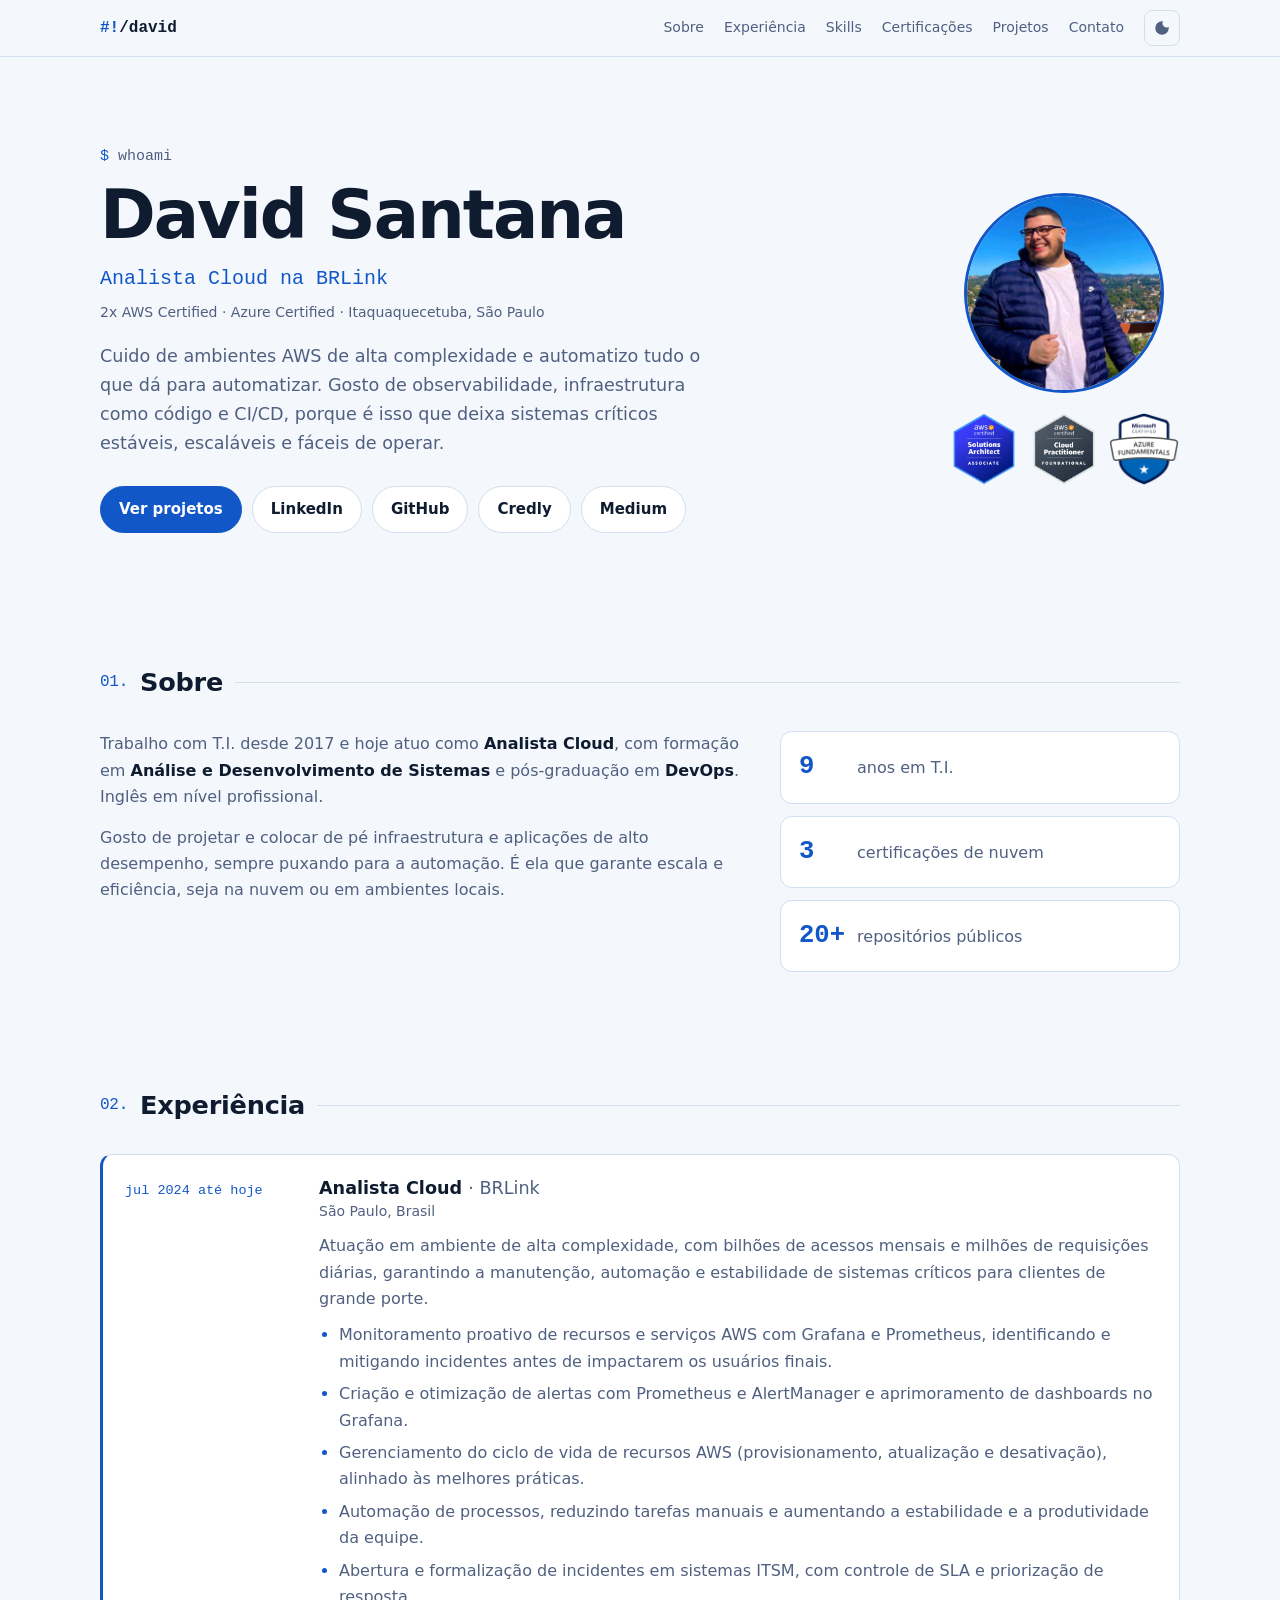
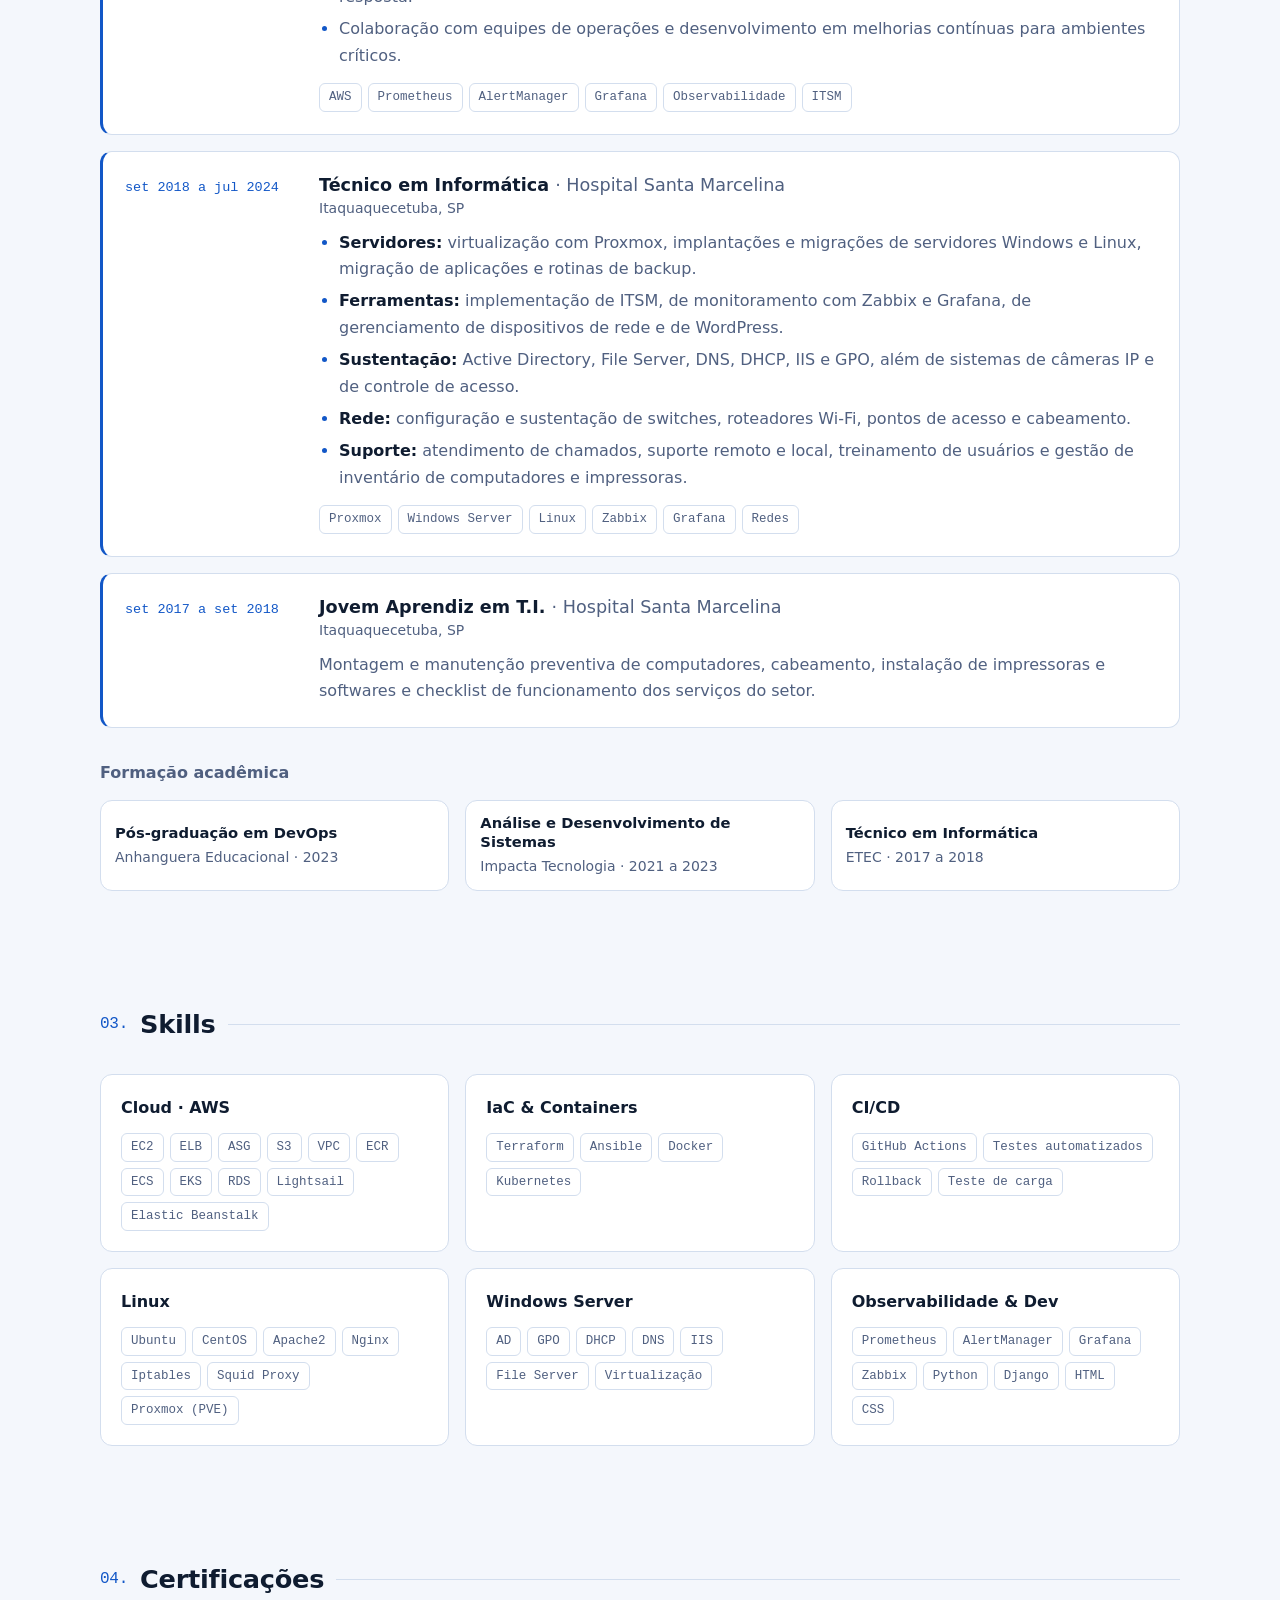
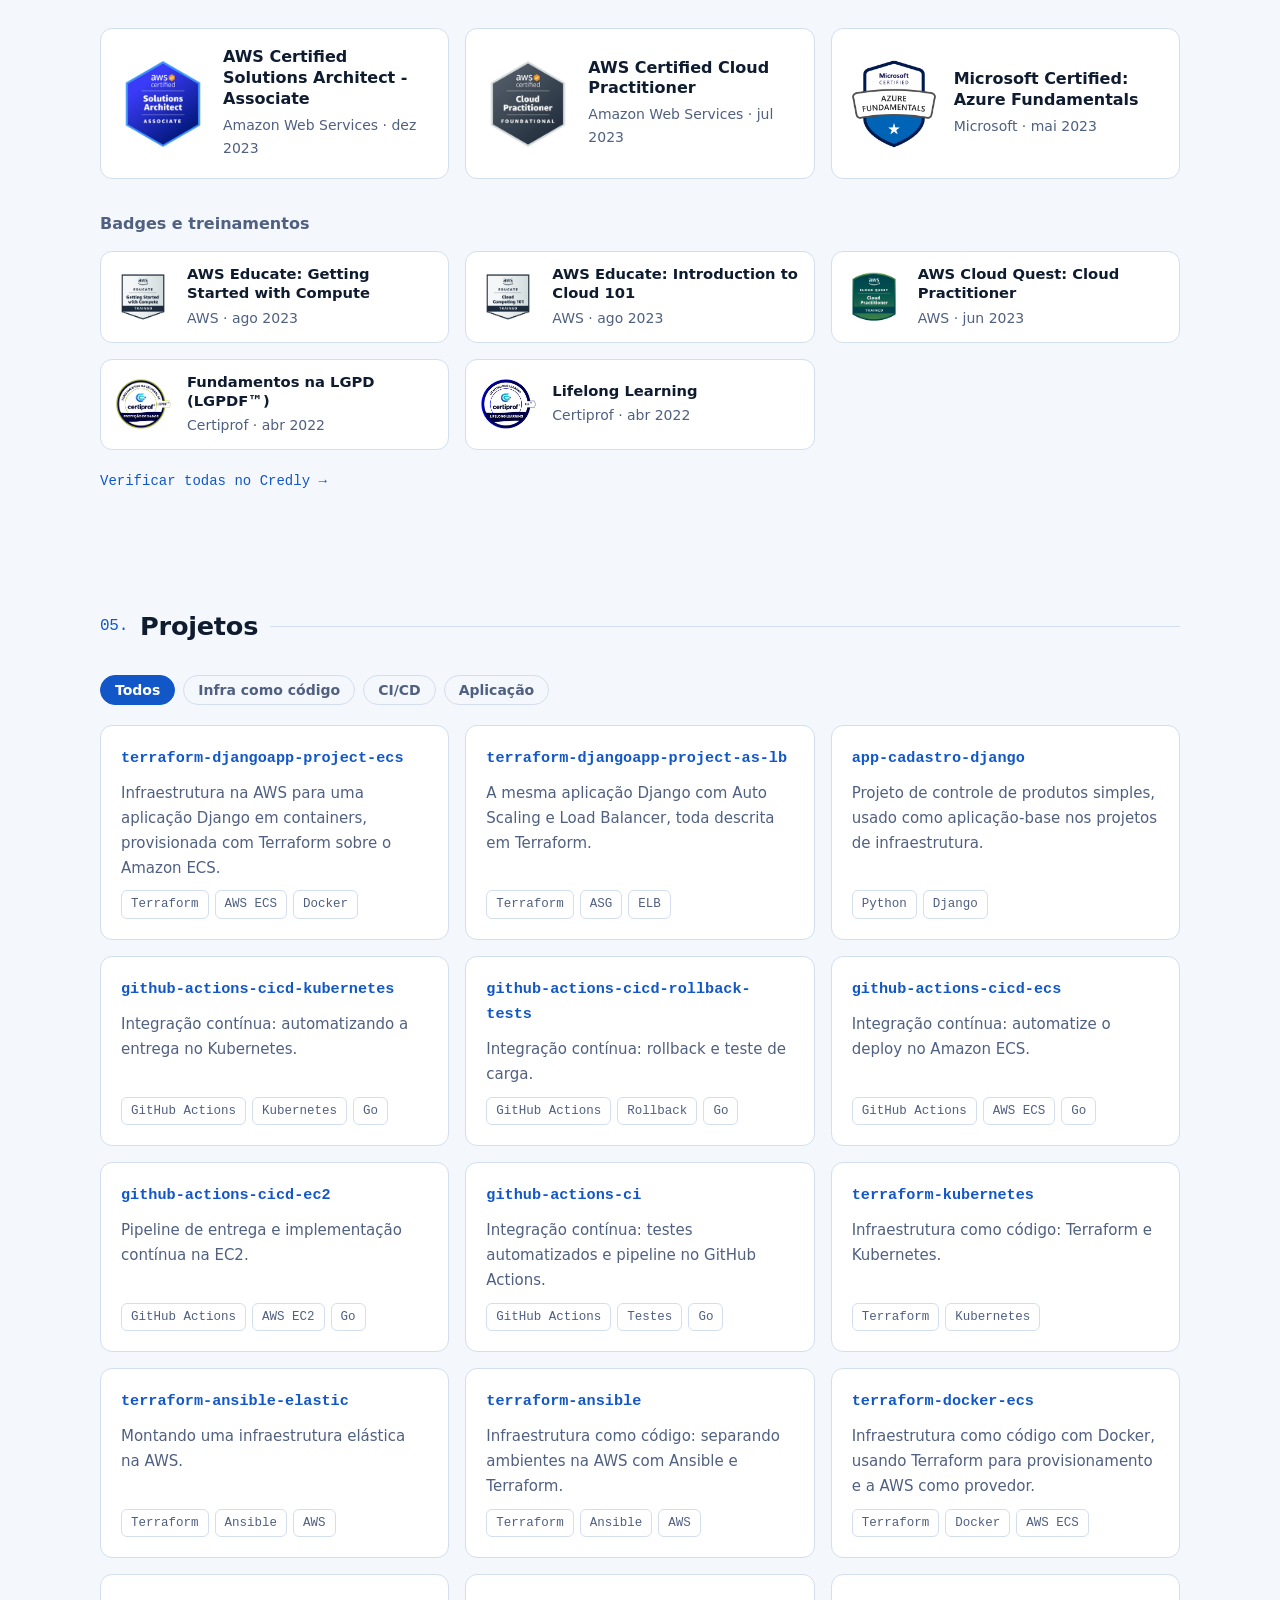
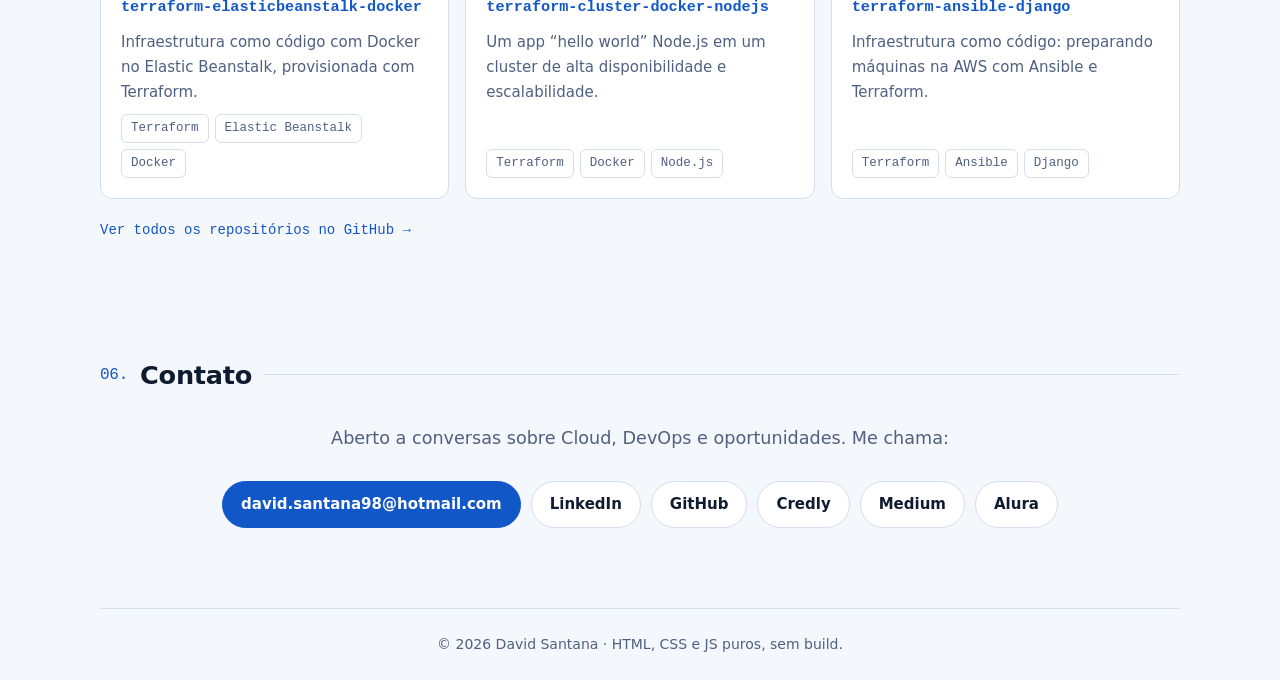
==== commit 6101c9fc: "Add Medium link and drop dashes from copy Co-Authored-By: Claude Opus 5.5 <noreply@anthropic.com>" ====
--- a/index.html
+++ b/index.html
@@ -3,9 +3,9 @@
 <head>
   <meta charset="UTF-8">
   <meta name="viewport" content="width=device-width, initial-scale=1">
-  <title>David Santana — Cloud &amp; DevOps</title>
+  <title>David Santana | Cloud &amp; DevOps</title>
   <meta name="description" content="Portfólio de David Santana, Analista Cloud na BRLink. 2x AWS Certified e Azure Certified, com experiência em AWS, observabilidade, Terraform, Ansible, Docker e CI/CD.">
-  <meta property="og:title" content="David Santana — Cloud & DevOps">
+  <meta property="og:title" content="David Santana | Cloud & DevOps">
   <meta property="og:description" content="Infraestrutura como código, CI/CD e automação na AWS.">
   <meta property="og:type" content="website">
   <meta property="og:image" content="assets/avatar.jpg">
@@ -47,20 +47,22 @@
         <p class="role">Analista Cloud na BRLink</p>
         <p class="meta">2x AWS Certified · Azure Certified · Itaquaquecetuba, São Paulo</p>
         <p class="lead">
-          Opero e automatizo ambientes AWS de alta complexidade, com foco em observabilidade,
-          infraestrutura como código e CI/CD — para que sistemas críticos sejam estáveis, escaláveis e fáceis de operar.
+          Cuido de ambientes AWS de alta complexidade e automatizo tudo o que dá para automatizar.
+          Gosto de observabilidade, infraestrutura como código e CI/CD, porque é isso que deixa sistemas
+          críticos estáveis, escaláveis e fáceis de operar.
         </p>
         <div class="cta">
           <a class="btn primary" href="#projetos">Ver projetos</a>
           <a class="btn" href="https://www.linkedin.com/in/-dss/" target="_blank" rel="noopener">LinkedIn</a>
           <a class="btn" href="https://github.com/ssdvd" target="_blank" rel="noopener">GitHub</a>
           <a class="btn" href="https://www.credly.com/users/dss" target="_blank" rel="noopener">Credly</a>
+          <a class="btn" href="https://medium.com/@dvd.santana98" target="_blank" rel="noopener">Medium</a>
         </div>
       </div>
       <div class="hero-side">
         <img class="avatar" src="assets/avatar.jpg" alt="Foto de David Santana" width="200" height="200">
         <ul class="hero-badges" aria-label="Principais certificações">
-          <li><img src="assets/aws-saa.png" alt="AWS Certified Solutions Architect – Associate" width="72" height="72"></li>
+          <li><img src="assets/aws-saa.png" alt="AWS Certified Solutions Architect - Associate" width="72" height="72"></li>
           <li><img src="assets/aws-ccp.png" alt="AWS Certified Cloud Practitioner" width="72" height="72"></li>
           <li><img src="assets/az-900.png" alt="Microsoft Certified: Azure Fundamentals" width="72" height="72"></li>
         </ul>
@@ -77,9 +79,9 @@
             <strong>DevOps</strong>. Inglês em nível profissional.
           </p>
           <p>
-            Sou capacitado para projetar e implementar soluções de infraestrutura e aplicações de alto
-            desempenho, com foco especial em automação para garantir escalabilidade e eficiência —
-            tanto em nuvem quanto em ambientes locais.
+            Gosto de projetar e colocar de pé infraestrutura e aplicações de alto desempenho, sempre
+            puxando para a automação. É ela que garante escala e eficiência, seja na nuvem ou em
+            ambientes locais.
           </p>
         </div>
         <ul class="facts">
@@ -94,7 +96,7 @@
       <h2><span>02.</span> Experiência</h2>
       <ol class="timeline">
         <li>
-          <div class="when">jul 2024 — atual</div>
+          <div class="when">jul 2024 até hoje</div>
           <div>
             <h3>Analista Cloud <span>· BRLink</span></h3>
             <p class="where">São Paulo, Brasil</p>
@@ -115,7 +117,7 @@
           </div>
         </li>
         <li>
-          <div class="when">set 2018 — jul 2024</div>
+          <div class="when">set 2018 a jul 2024</div>
           <div>
             <h3>Técnico em Informática <span>· Hospital Santa Marcelina</span></h3>
             <p class="where">Itaquaquecetuba, SP</p>
@@ -130,7 +132,7 @@
           </div>
         </li>
         <li>
-          <div class="when">set 2017 — set 2018</div>
+          <div class="when">set 2017 a set 2018</div>
           <div>
             <h3>Jovem Aprendiz em T.I. <span>· Hospital Santa Marcelina</span></h3>
             <p class="where">Itaquaquecetuba, SP</p>
@@ -142,8 +144,8 @@
       <h3 class="sub">Formação acadêmica</h3>
       <div class="certs small">
         <div class="cert edu"><div><h3>Pós-graduação em DevOps</h3><p>Anhanguera Educacional · 2023</p></div></div>
-        <div class="cert edu"><div><h3>Análise e Desenvolvimento de Sistemas</h3><p>Impacta Tecnologia · 2021 – 2023</p></div></div>
-        <div class="cert edu"><div><h3>Técnico em Informática</h3><p>ETEC · 2017 – 2018</p></div></div>
+        <div class="cert edu"><div><h3>Análise e Desenvolvimento de Sistemas</h3><p>Impacta Tecnologia · 2021 a 2023</p></div></div>
+        <div class="cert edu"><div><h3>Técnico em Informática</h3><p>ETEC · 2017 a 2018</p></div></div>
       </div>
     </section>
 
@@ -182,7 +184,7 @@
       <div class="certs">
         <a class="cert" href="https://www.credly.com/badges/619d43e9-e230-4e63-bf84-3a4b8673ea0a" target="_blank" rel="noopener">
           <img src="assets/aws-saa.png" alt="" width="88" height="88" loading="lazy">
-          <div><h3>AWS Certified Solutions Architect – Associate</h3><p>Amazon Web Services · dez 2023</p></div>
+          <div><h3>AWS Certified Solutions Architect - Associate</h3><p>Amazon Web Services · dez 2023</p></div>
         </a>
         <a class="cert" href="https://www.credly.com/badges/4bf813c4-8a5c-41e3-9ef8-995604056c08" target="_blank" rel="noopener">
           <img src="assets/aws-ccp.png" alt="" width="88" height="88" loading="lazy">
@@ -210,7 +212,7 @@
         </a>
         <a class="cert" href="https://www.credly.com/badges/a5a0b07b-ebe3-4c66-bfdd-a7f63ed09d63" target="_blank" rel="noopener">
           <img src="assets/lgpdf.png" alt="" width="56" height="56" loading="lazy">
-          <div><h3>Fundamentos na LGPD — LGPDF™</h3><p>Certiprof · abr 2022</p></div>
+          <div><h3>Fundamentos na LGPD (LGPDF™)</h3><p>Certiprof · abr 2022</p></div>
         </a>
         <a class="cert" href="https://www.credly.com/badges/e291fef0-fcba-45b2-9319-4d8d5969bf2a" target="_blank" rel="noopener">
           <img src="assets/lifelong-learning.png" alt="" width="56" height="56" loading="lazy">
@@ -317,6 +319,7 @@
         <a class="btn" href="https://www.linkedin.com/in/-dss/" target="_blank" rel="noopener">LinkedIn</a>
         <a class="btn" href="https://github.com/ssdvd" target="_blank" rel="noopener">GitHub</a>
         <a class="btn" href="https://www.credly.com/users/dss" target="_blank" rel="noopener">Credly</a>
+        <a class="btn" href="https://medium.com/@dvd.santana98" target="_blank" rel="noopener">Medium</a>
         <a class="btn" href="https://cursos.alura.com.br/user/-ssdvd" target="_blank" rel="noopener">Alura</a>
       </div>
     </section>
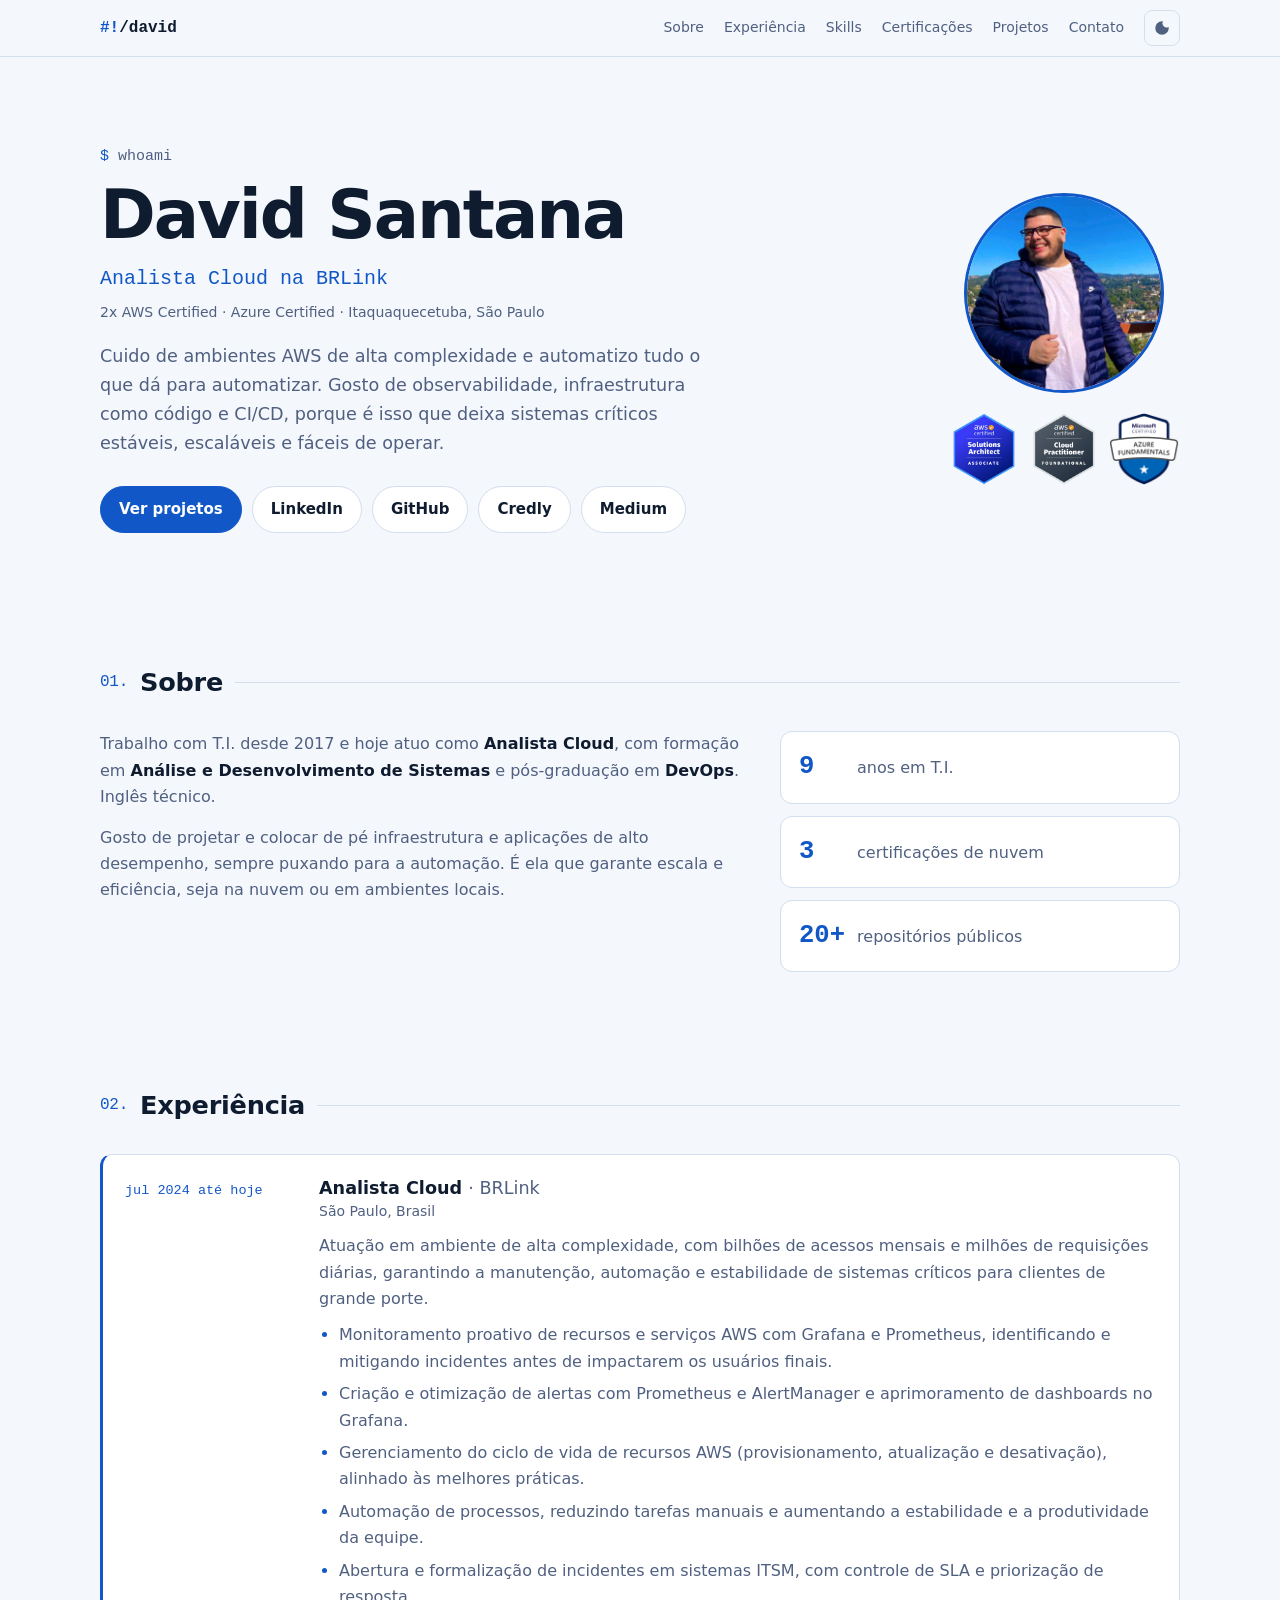
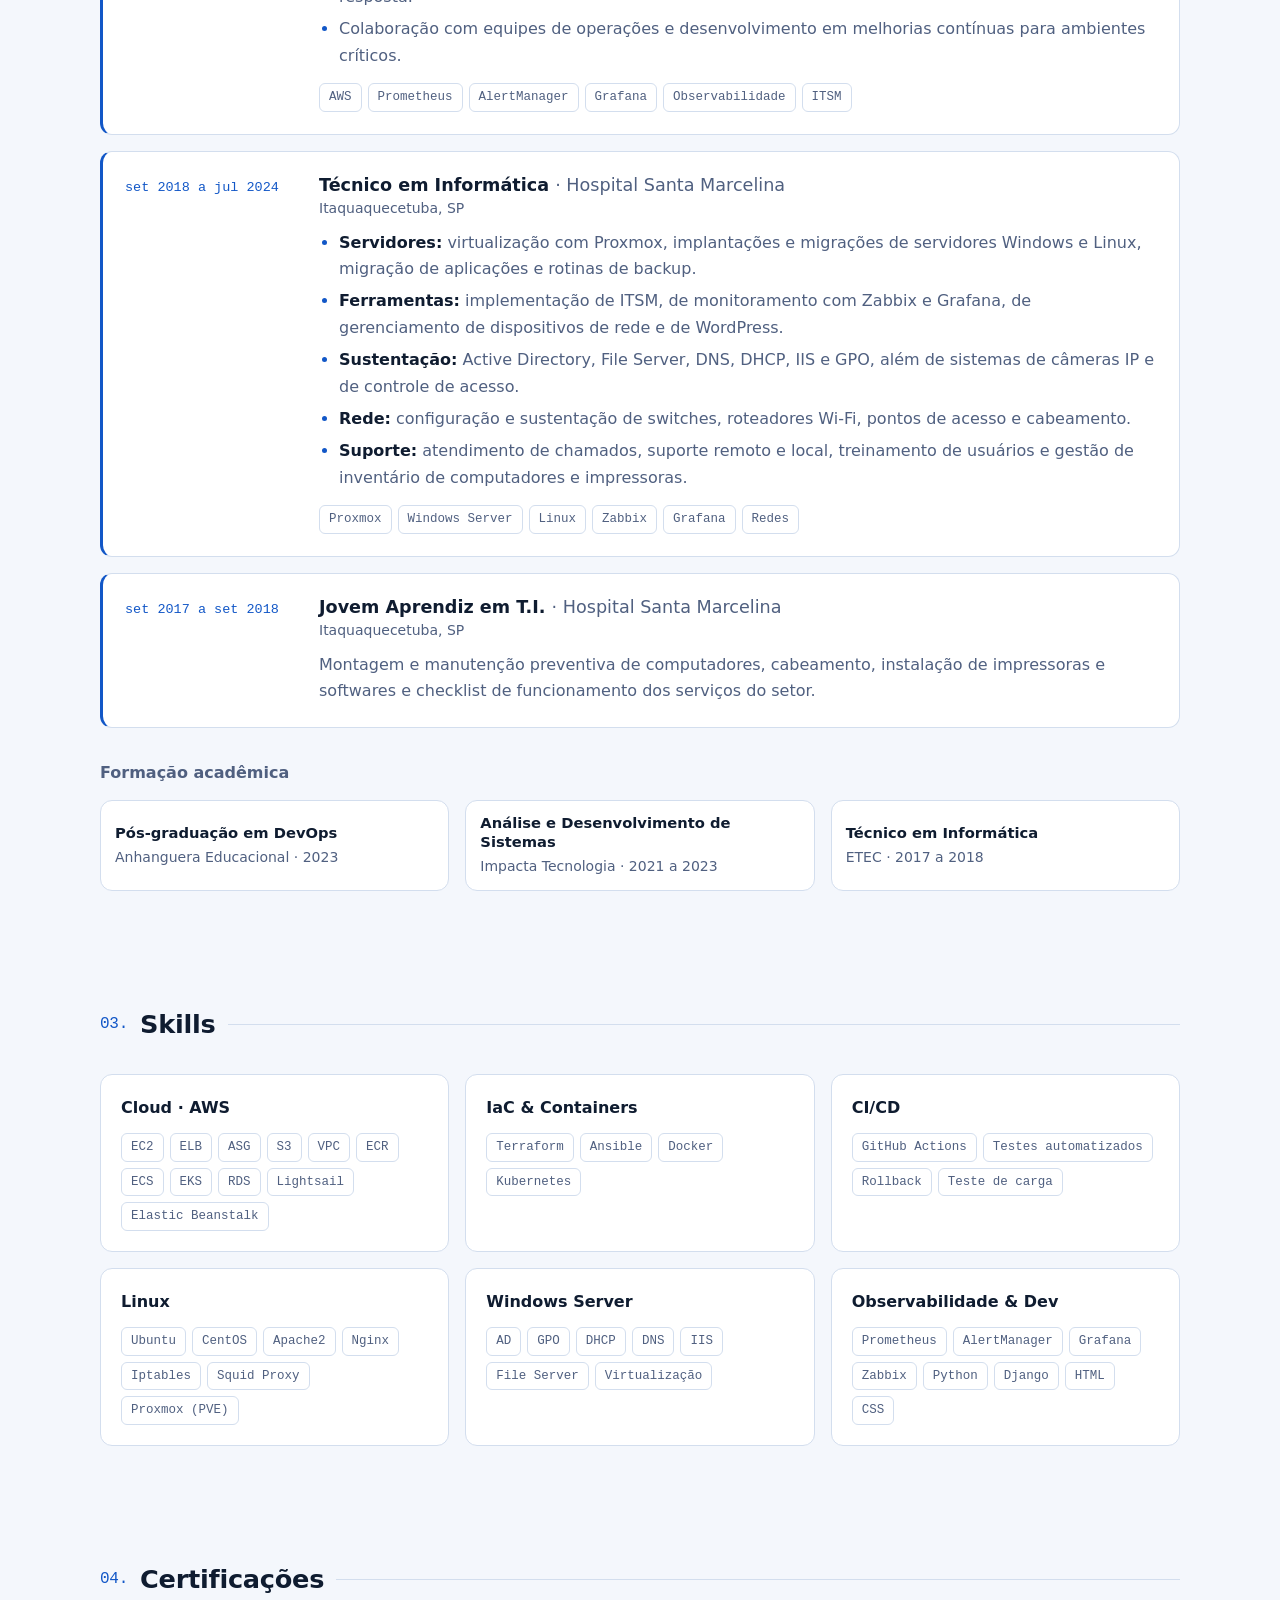
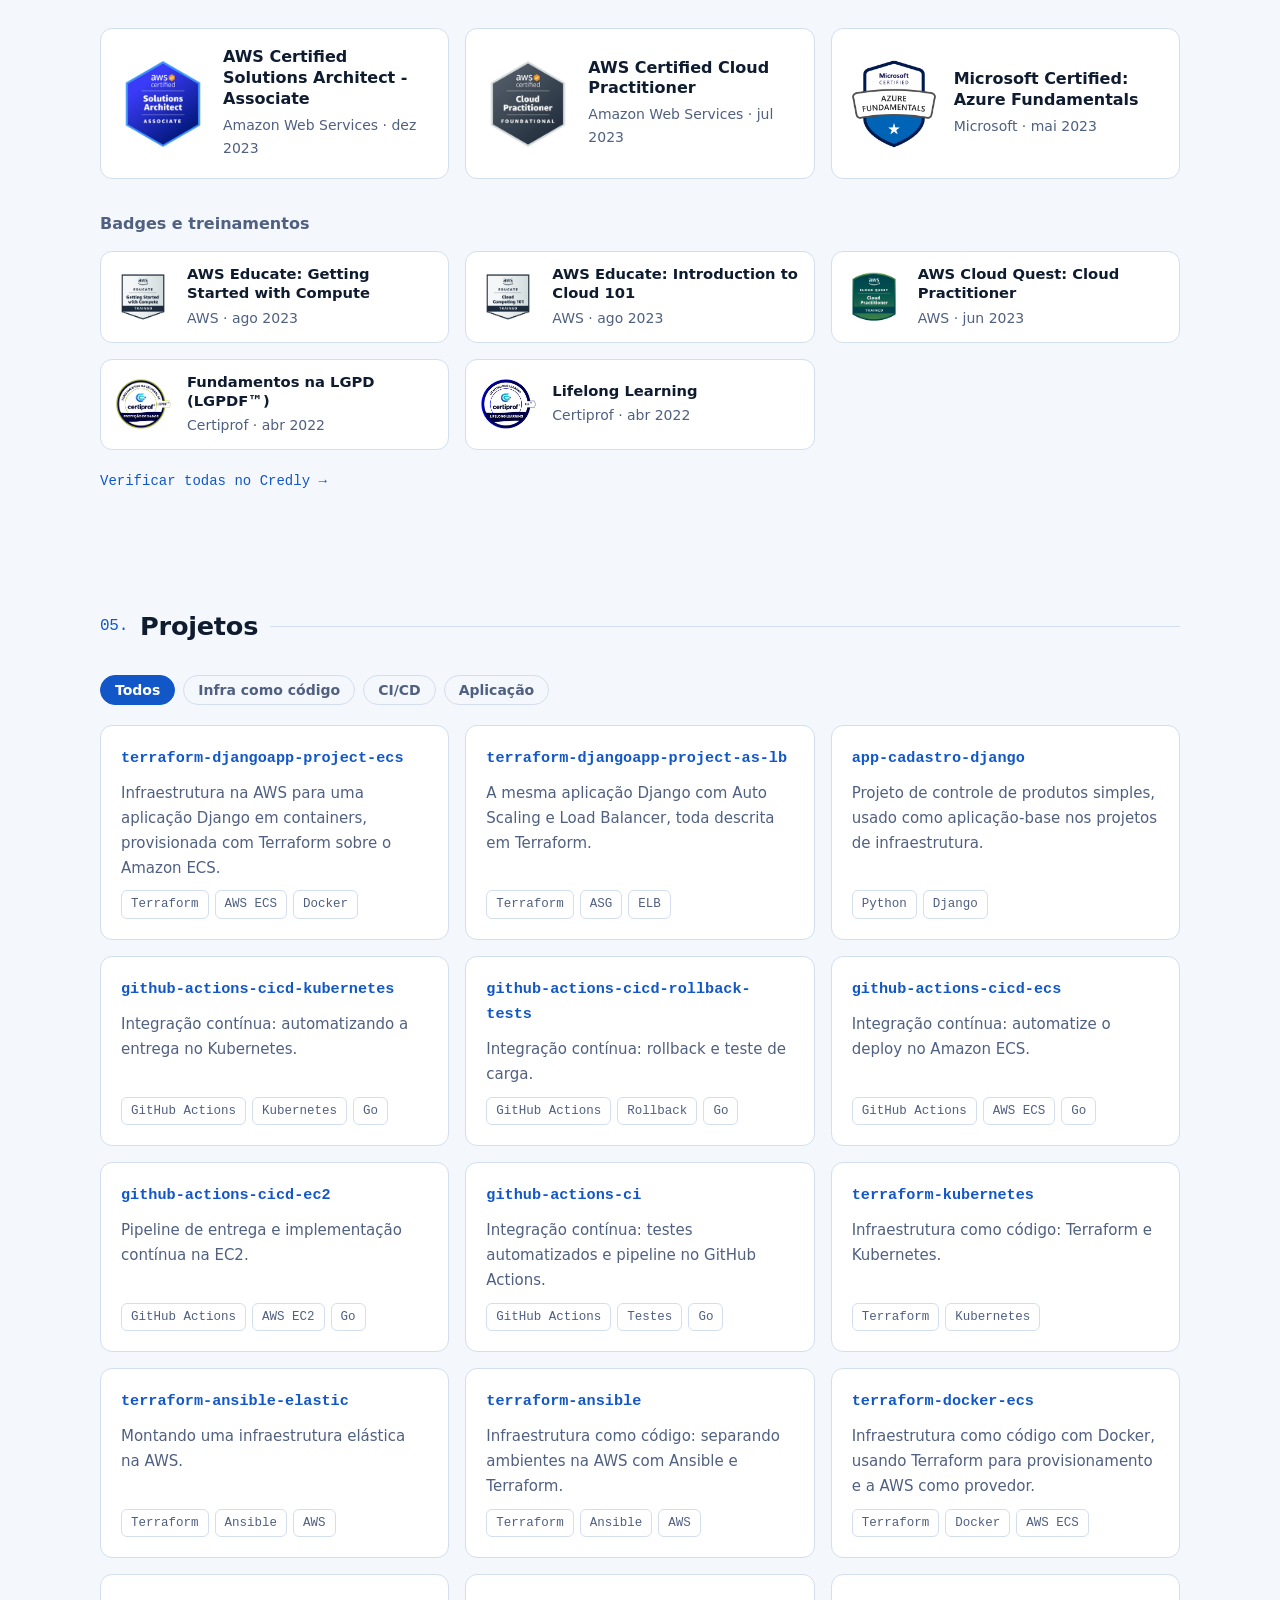
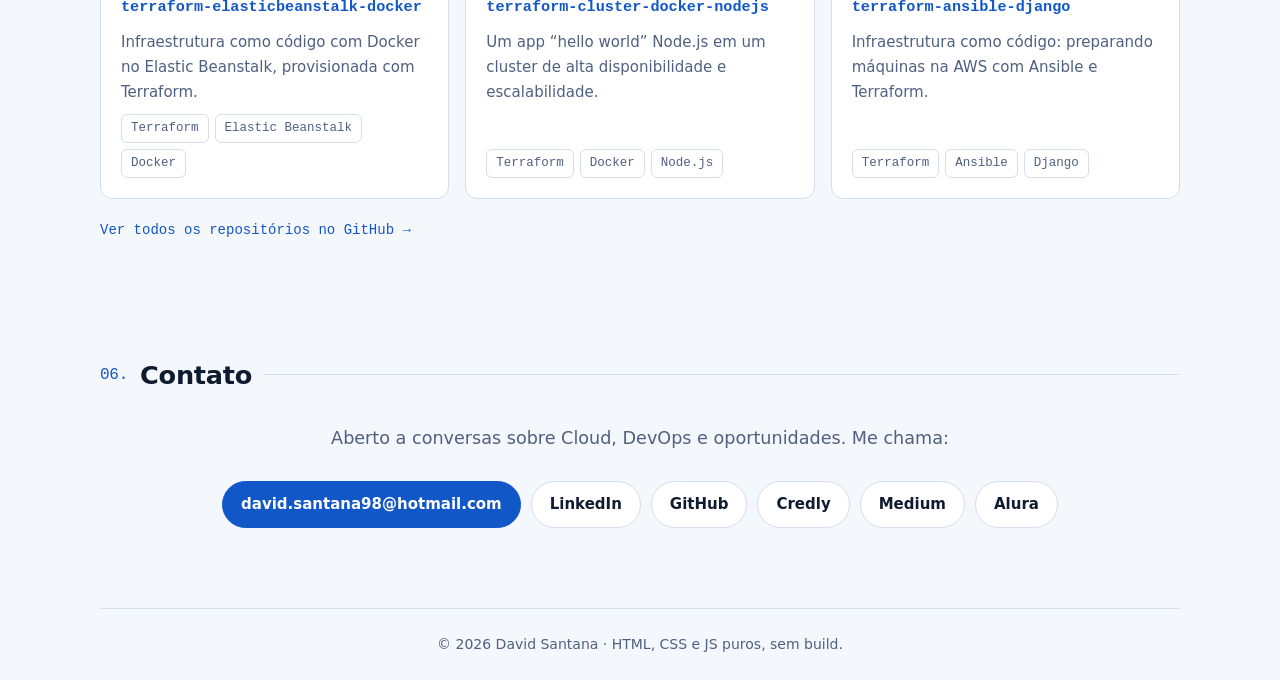
==== commit af2c6a67: "Describe English level as technical Co-Authored-By: Claude Opus 5.5 <noreply@anthropic.com>" ====
--- a/index.html
+++ b/index.html
@@ -76,7 +76,7 @@
           <p>
             Trabalho com T.I. desde 2017 e hoje atuo como <strong>Analista Cloud</strong>, com
             formação em <strong>Análise e Desenvolvimento de Sistemas</strong> e pós-graduação em
-            <strong>DevOps</strong>. Inglês em nível profissional.
+            <strong>DevOps</strong>. Inglês técnico.
           </p>
           <p>
             Gosto de projetar e colocar de pé infraestrutura e aplicações de alto desempenho, sempre
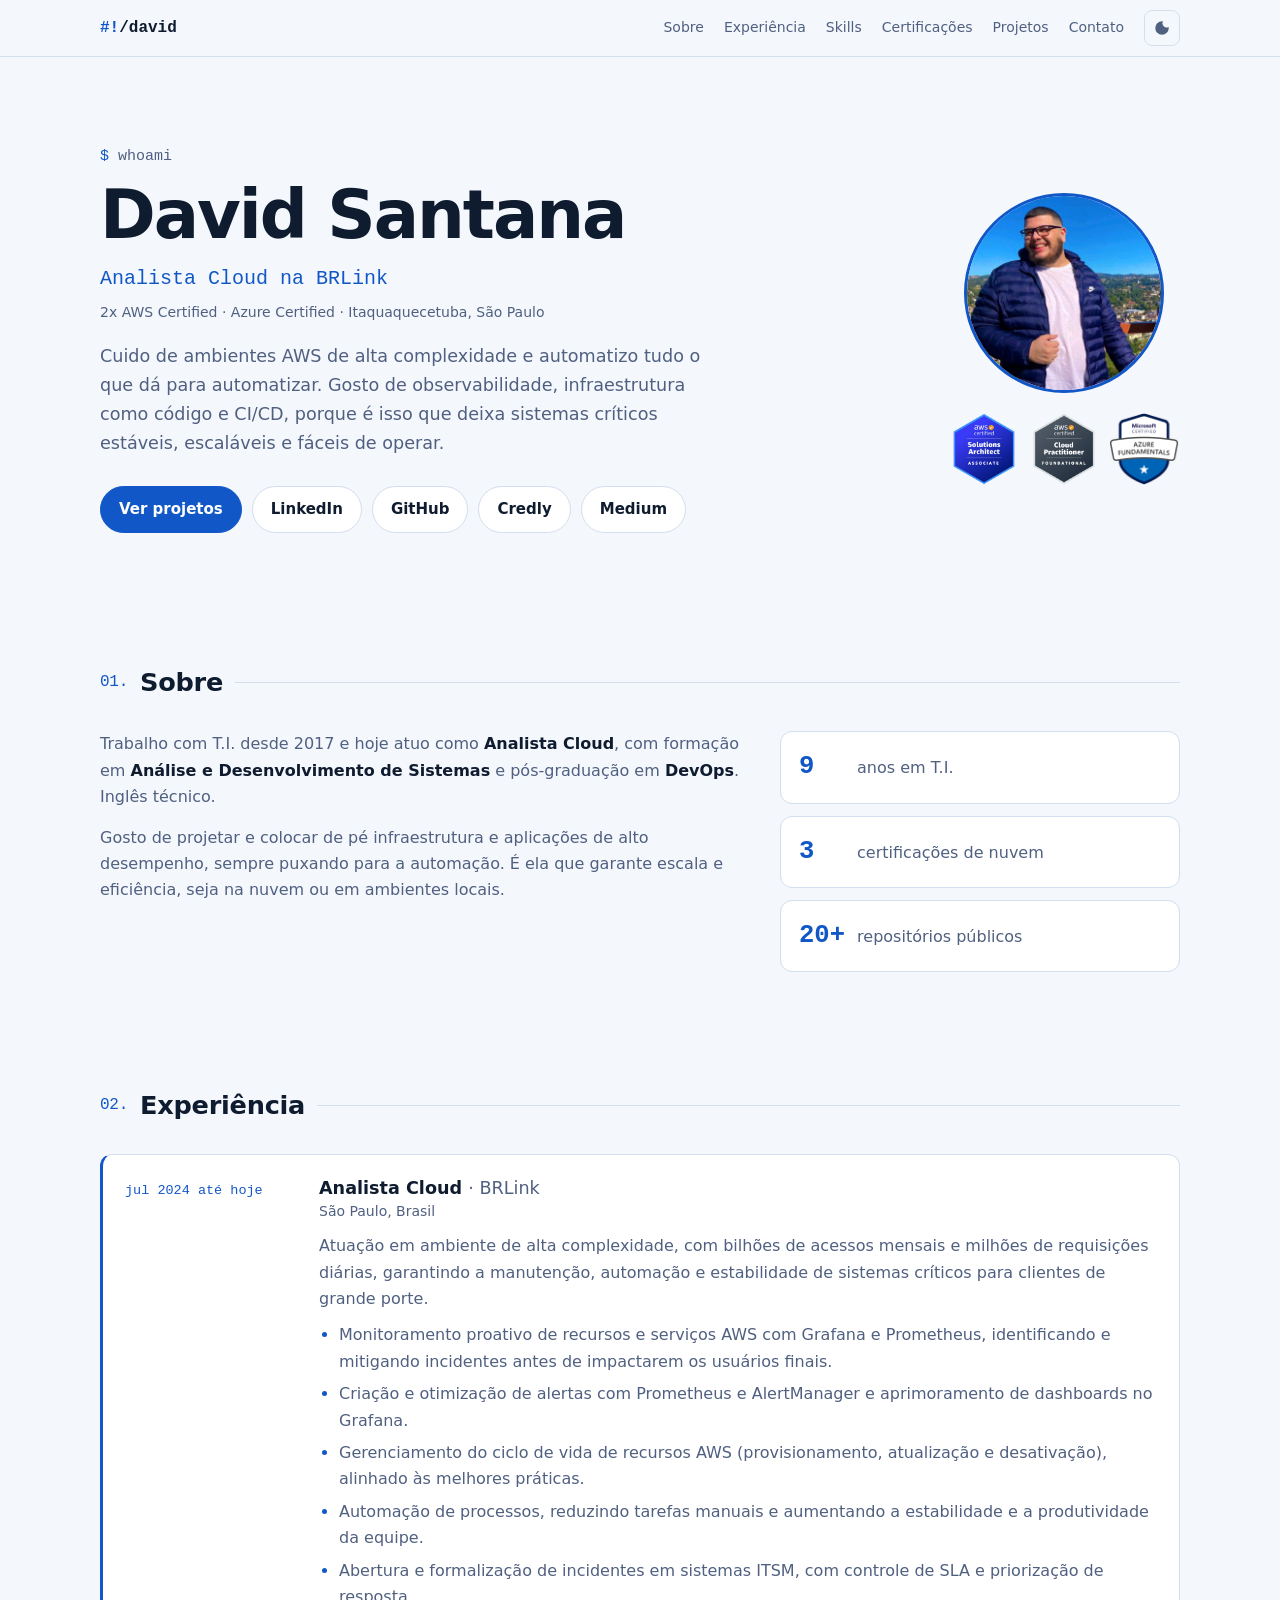
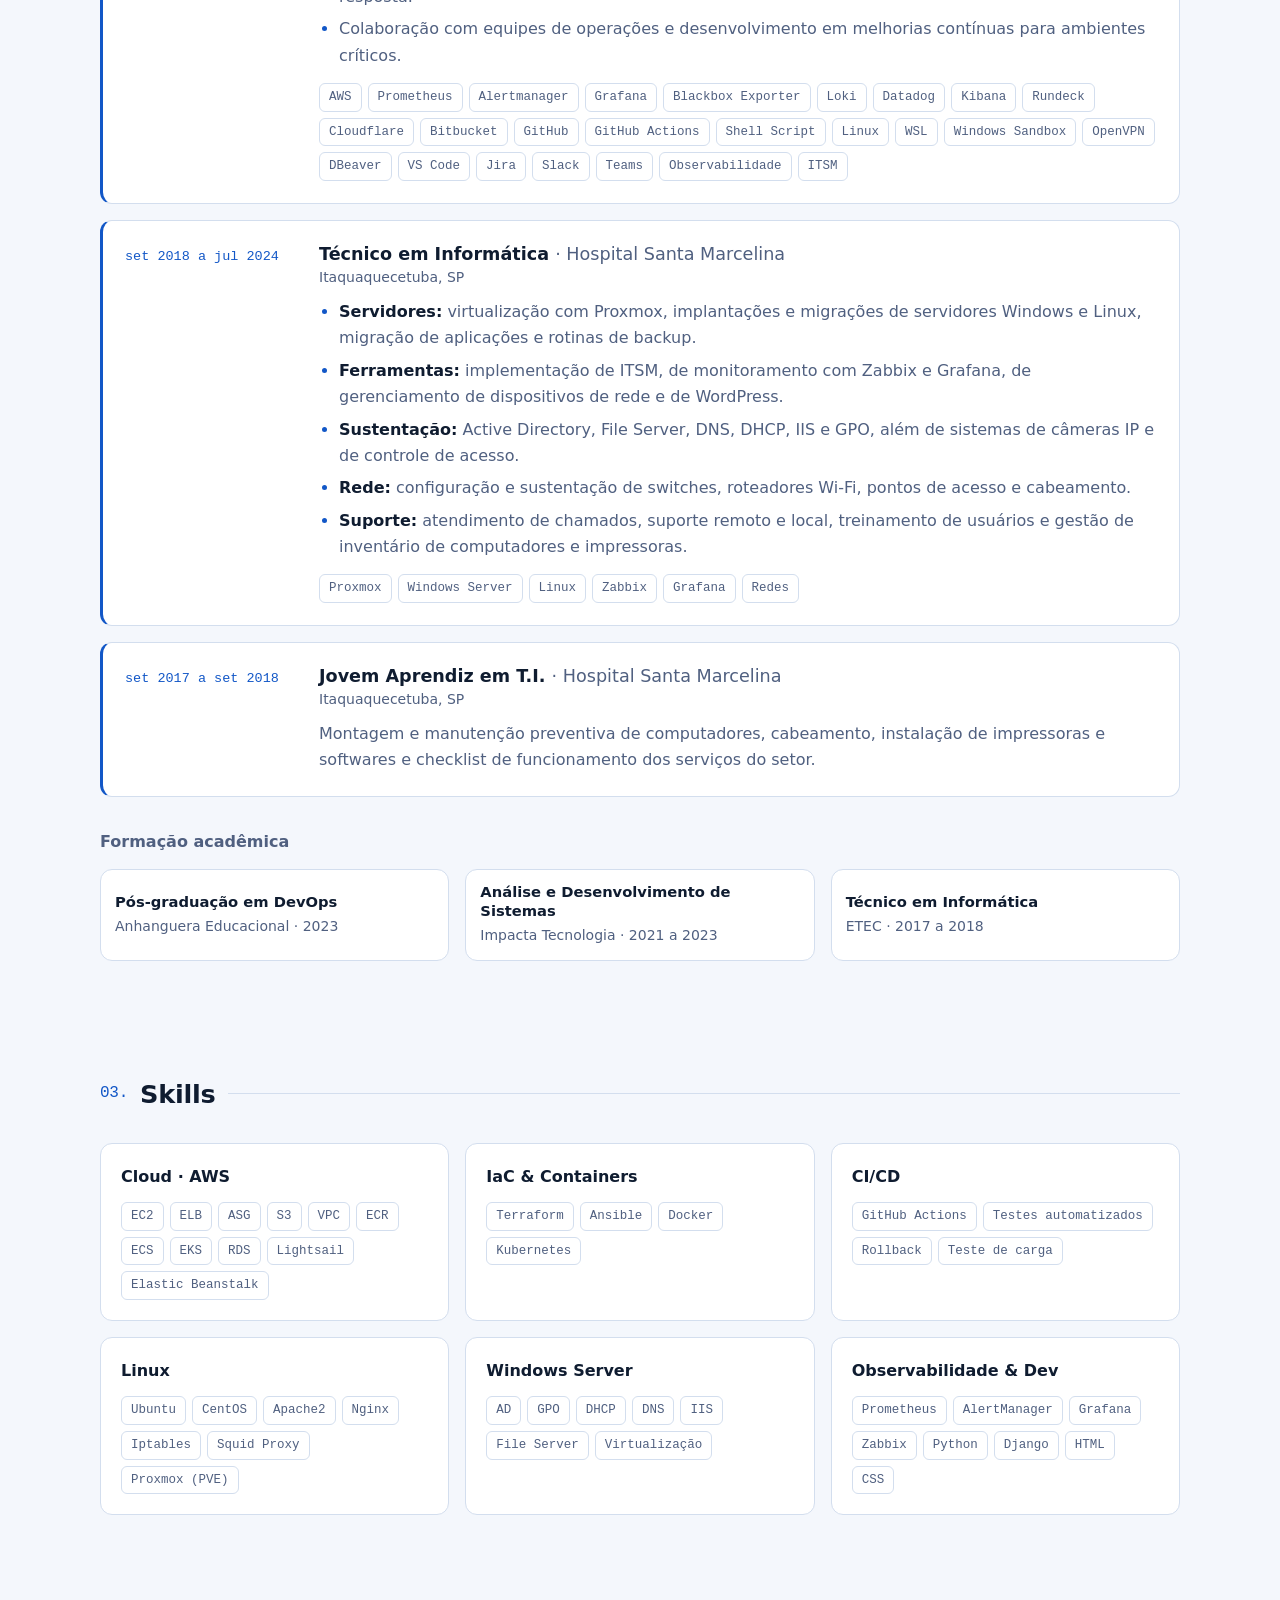
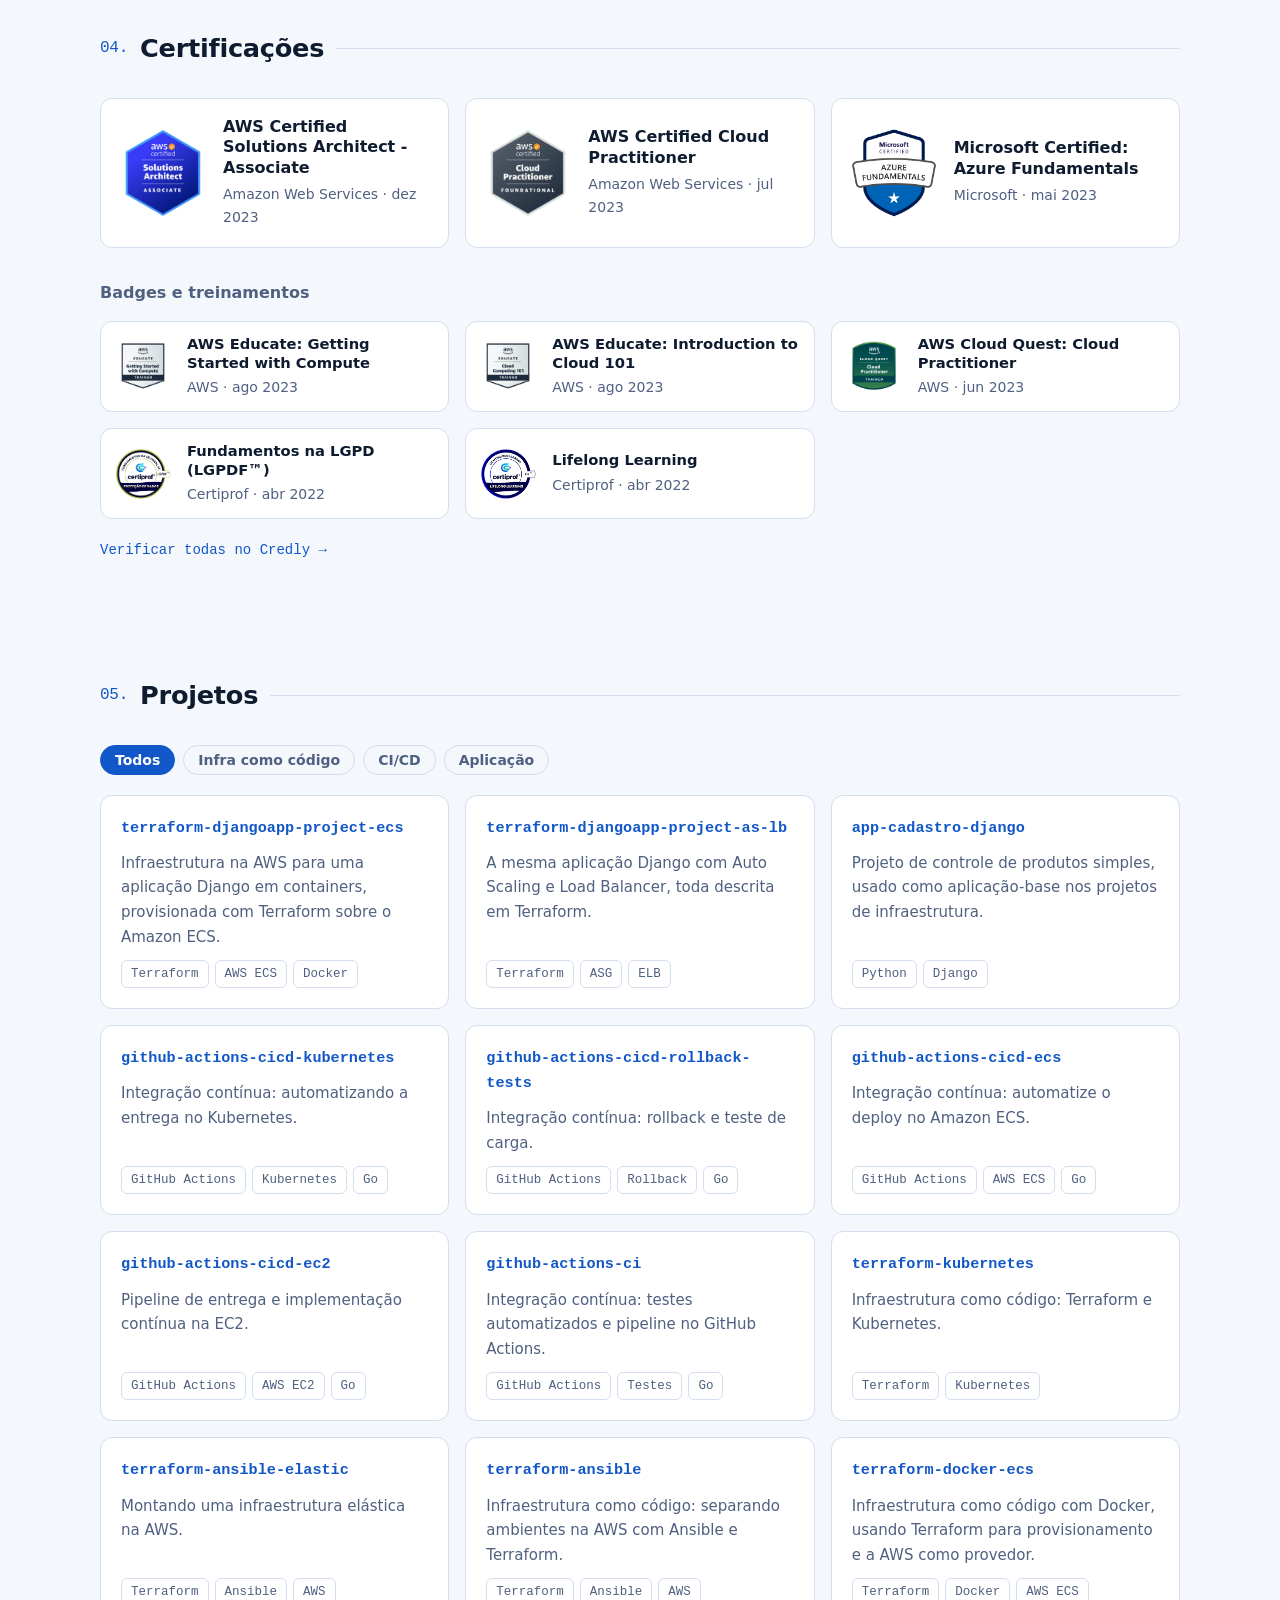
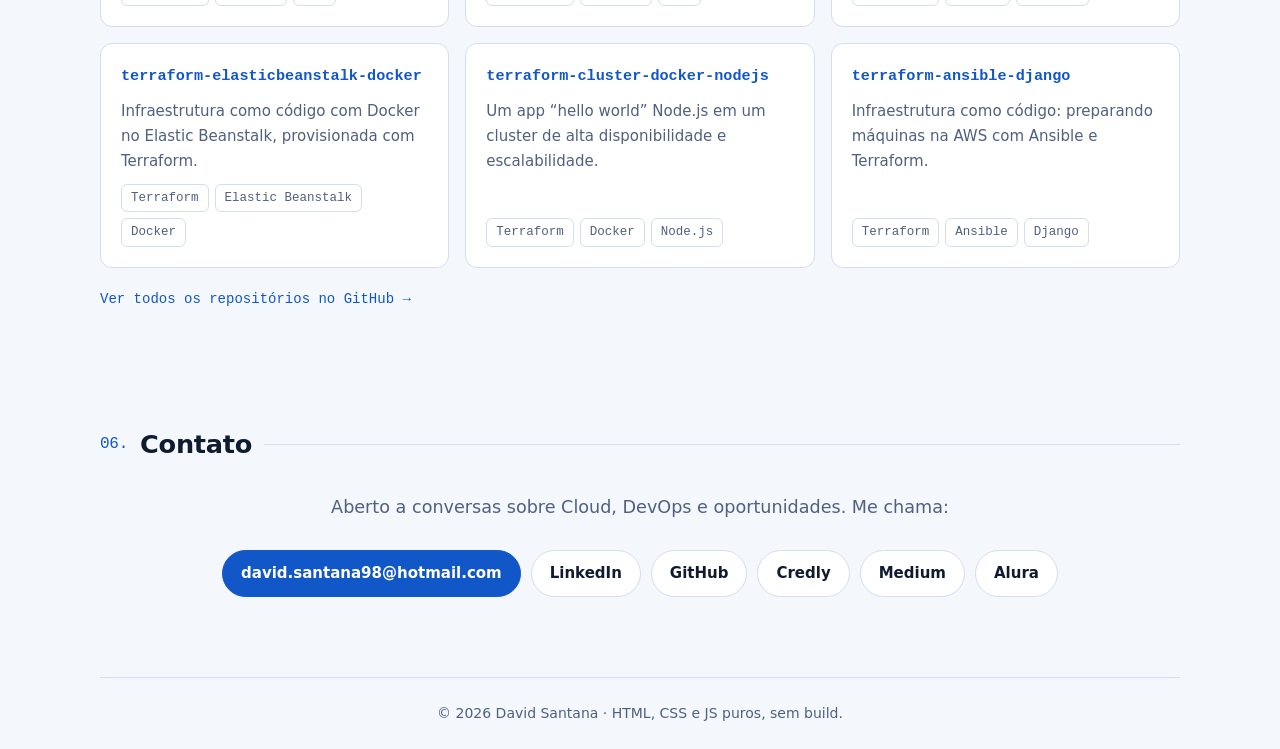
==== commit 28a50448: "Atualiza stack do cargo na BRLink Co-Authored-By: Claude Opus 5.5 <noreply@anthropic.com>" ====
--- a/index.html
+++ b/index.html
@@ -3,9 +3,9 @@
 <head>
   <meta charset="UTF-8">
   <meta name="viewport" content="width=device-width, initial-scale=1">
-  <title>David Santana | Cloud &amp; DevOps</title>
+  <title>David Santana | Cloud &amp; SRE</title>
   <meta name="description" content="Portfólio de David Santana, Analista Cloud na BRLink. 2x AWS Certified e Azure Certified, com experiência em AWS, observabilidade, Terraform, Ansible, Docker e CI/CD.">
-  <meta property="og:title" content="David Santana | Cloud & DevOps">
+  <meta property="og:title" content="David Santana | Cloud & SRE">
   <meta property="og:description" content="Infraestrutura como código, CI/CD e automação na AWS.">
   <meta property="og:type" content="website">
   <meta property="og:image" content="assets/avatar.jpg">
@@ -56,7 +56,7 @@
           <a class="btn" href="https://www.linkedin.com/in/-dss/" target="_blank" rel="noopener">LinkedIn</a>
           <a class="btn" href="https://github.com/ssdvd" target="_blank" rel="noopener">GitHub</a>
           <a class="btn" href="https://www.credly.com/users/dss" target="_blank" rel="noopener">Credly</a>
-          <a class="btn" href="https://medium.com/@dvd.santana98" target="_blank" rel="noopener">Medium</a>
+          <a class="btn" href="https://medium.com/@ssdvd" target="_blank" rel="noopener">Medium</a>
         </div>
       </div>
       <div class="hero-side">
@@ -113,7 +113,7 @@
               <li>Abertura e formalização de incidentes em sistemas ITSM, com controle de SLA e priorização de resposta.</li>
               <li>Colaboração com equipes de operações e desenvolvimento em melhorias contínuas para ambientes críticos.</li>
             </ul>
-            <ul class="tags"><li>AWS</li><li>Prometheus</li><li>AlertManager</li><li>Grafana</li><li>Observabilidade</li><li>ITSM</li></ul>
+            <ul class="tags"><li>AWS</li><li>Prometheus</li><li>Alertmanager</li><li>Grafana</li><li>Blackbox Exporter</li><li>Loki</li><li>Datadog</li><li>Kibana</li><li>Rundeck</li><li>Cloudflare</li><li>Bitbucket</li><li>GitHub</li><li>GitHub Actions</li><li>Shell Script</li><li>Linux</li><li>WSL</li><li>Windows Sandbox</li><li>OpenVPN</li><li>DBeaver</li><li>VS Code</li><li>Jira</li><li>Slack</li><li>Teams</li><li>Observabilidade</li><li>ITSM</li></ul>
           </div>
         </li>
         <li>
@@ -319,7 +319,7 @@
         <a class="btn" href="https://www.linkedin.com/in/-dss/" target="_blank" rel="noopener">LinkedIn</a>
         <a class="btn" href="https://github.com/ssdvd" target="_blank" rel="noopener">GitHub</a>
         <a class="btn" href="https://www.credly.com/users/dss" target="_blank" rel="noopener">Credly</a>
-        <a class="btn" href="https://medium.com/@dvd.santana98" target="_blank" rel="noopener">Medium</a>
+        <a class="btn" href="https://medium.com/@ssdvd" target="_blank" rel="noopener">Medium</a>
         <a class="btn" href="https://cursos.alura.com.br/user/-ssdvd" target="_blank" rel="noopener">Alura</a>
       </div>
     </section>
